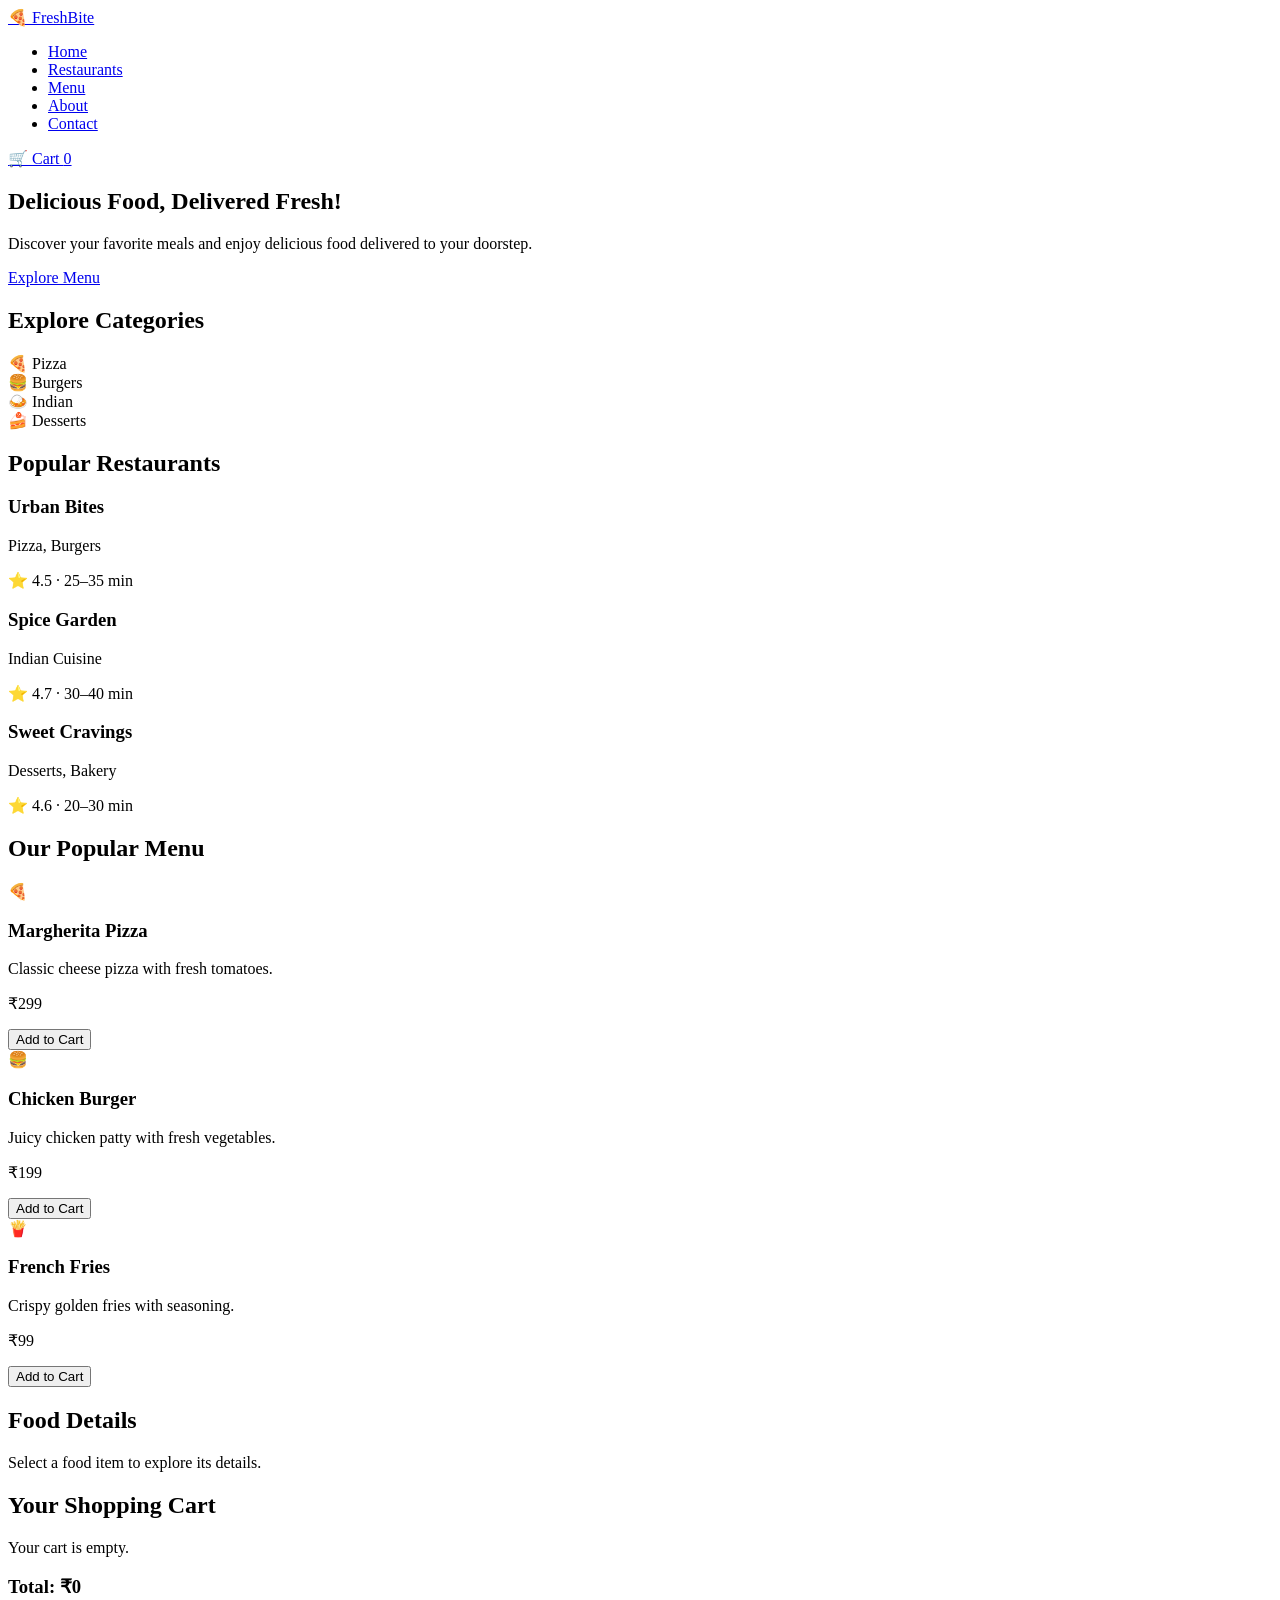
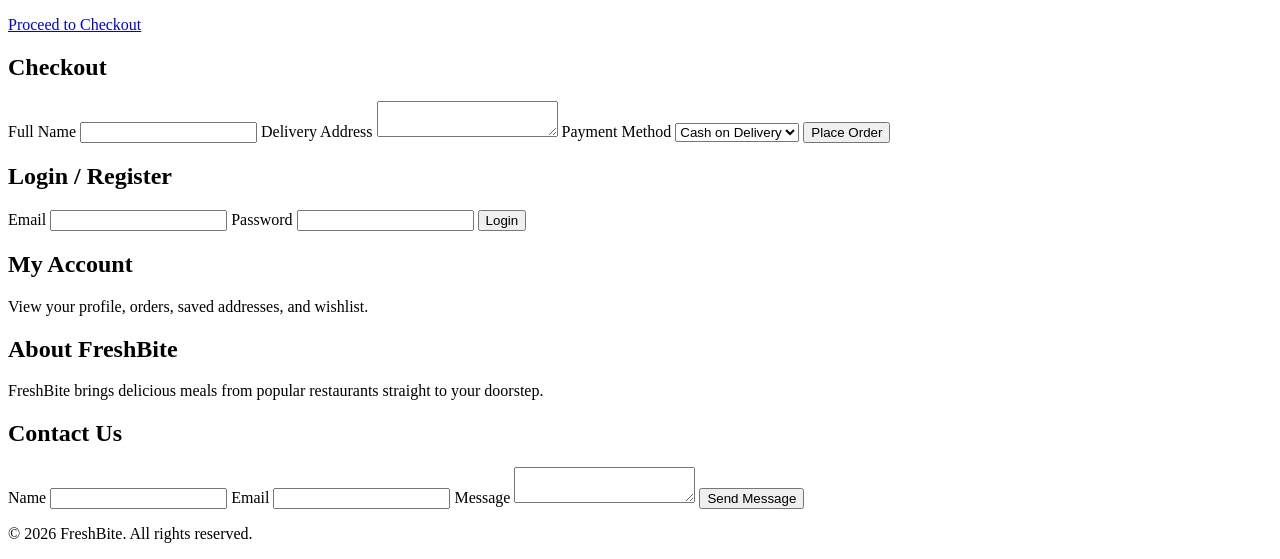
==== index.html @ c4db1903 "feat: created the basic html page" ====
<!DOCTYPE html>
<html lang="en">
<head>
    <meta charset="UTF-8">
    <meta name="viewport" content="width=device-width, initial-scale=1.0">

    <title>FreshBite - Online Food Ordering</title>

    <link rel="stylesheet" href="style.css">
</head>

<body>

    <!-- Navigation -->
    <header>
        <nav class="navbar">
            <a href="#home" class="logo">🍕 FreshBite</a>

            <ul class="nav-links">
                <li><a href="#home">Home</a></li>
                <li><a href="#restaurants">Restaurants</a></li>
                <li><a href="#menu">Menu</a></li>
                <li><a href="#about">About</a></li>
                <li><a href="#contact">Contact</a></li>
            </ul>

            <a href="#cart" class="cart-button">
                🛒 Cart <span class="cart-count">0</span>
            </a>
        </nav>
    </header>

    <main>

        <!-- Home -->
        <section id="home" class="hero">
            <div class="hero-content">
                <h1>Delicious Food, Delivered Fresh!</h1>

                <p>
                    Discover your favorite meals and enjoy
                    delicious food delivered to your doorstep.
                </p>

                <a href="#menu" class="btn">Explore Menu</a>
            </div>
        </section>

        <!-- Categories -->
        <section id="categories" class="section">
            <h2>Explore Categories</h2>

            <div class="category-grid">
                <div class="category-card">🍕 Pizza</div>
                <div class="category-card">🍔 Burgers</div>
                <div class="category-card">🍛 Indian</div>
                <div class="category-card">🍰 Desserts</div>
            </div>
        </section>

        <!-- Restaurants -->
        <section id="restaurants" class="section">
            <h2>Popular Restaurants</h2>

            <div class="restaurant-grid">
                <article class="restaurant-card">
                    <h3>Urban Bites</h3>
                    <p>Pizza, Burgers</p>
                    <p>⭐ 4.5 · 25–35 min</p>
                </article>

                <article class="restaurant-card">
                    <h3>Spice Garden</h3>
                    <p>Indian Cuisine</p>
                    <p>⭐ 4.7 · 30–40 min</p>
                </article>

                <article class="restaurant-card">
                    <h3>Sweet Cravings</h3>
                    <p>Desserts, Bakery</p>
                    <p>⭐ 4.6 · 20–30 min</p>
                </article>
            </div>
        </section>

        <!-- Menu -->
        <section id="menu" class="section">
            <h2>Our Popular Menu</h2>

            <div class="menu-grid">

                <article class="food-card">
                    <div class="food-image">🍕</div>
                    <h3>Margherita Pizza</h3>
                    <p>Classic cheese pizza with fresh tomatoes.</p>
                    <p class="price">₹299</p>
                    <button class="btn">Add to Cart</button>
                </article>

                <article class="food-card">
                    <div class="food-image">🍔</div>
                    <h3>Chicken Burger</h3>
                    <p>Juicy chicken patty with fresh vegetables.</p>
                    <p class="price">₹199</p>
                    <button class="btn">Add to Cart</button>
                </article>

                <article class="food-card">
                    <div class="food-image">🍟</div>
                    <h3>French Fries</h3>
                    <p>Crispy golden fries with seasoning.</p>
                    <p class="price">₹99</p>
                    <button class="btn">Add to Cart</button>
                </article>

            </div>
        </section>

        <!-- Product Details -->
        <section id="product-details" class="section">
            <h2>Food Details</h2>
            <p>Select a food item to explore its details.</p>
        </section>

        <!-- Cart -->
        <section id="cart" class="section">
            <h2>Your Shopping Cart</h2>

            <div id="cart-items">
                <p>Your cart is empty.</p>
            </div>

            <h3>Total: ₹<span id="cart-total">0</span></h3>

            <a href="#checkout" class="btn">Proceed to Checkout</a>
        </section>

        <!-- Checkout -->
        <section id="checkout" class="section">
            <h2>Checkout</h2>

            <form id="checkout-form">

                <label for="customer-name">Full Name</label>
                <input type="text" id="customer-name" required>

                <label for="customer-address">Delivery Address</label>
                <textarea id="customer-address" required></textarea>

                <label for="payment-method">Payment Method</label>
                <select id="payment-method">
                    <option value="cod">Cash on Delivery</option>
                    <option value="upi">UPI (Simulation)</option>
                </select>

                <button type="submit" class="btn">Place Order</button>

            </form>
        </section>

        <!-- Login/Register -->
        <section id="login" class="section">
            <h2>Login / Register</h2>

            <form id="login-form">
                <label for="email">Email</label>
                <input type="email" id="email" required>

                <label for="password">Password</label>
                <input type="password" id="password" required>

                <button type="submit" class="btn">Login</button>
            </form>
        </section>

        <!-- User Account -->
        <section id="account" class="section">
            <h2>My Account</h2>
            <p>View your profile, orders, saved addresses, and wishlist.</p>
        </section>

        <!-- About -->
        <section id="about" class="section">
            <h2>About FreshBite</h2>
            <p>
                FreshBite brings delicious meals from popular restaurants
                straight to your doorstep.
            </p>
        </section>

        <!-- Contact -->
        <section id="contact" class="section">
            <h2>Contact Us</h2>

            <form id="contact-form">
                <label for="contact-name">Name</label>
                <input type="text" id="contact-name" required>

                <label for="contact-email">Email</label>
                <input type="email" id="contact-email" required>

                <label for="contact-message">Message</label>
                <textarea id="contact-message" required></textarea>

                <button type="submit" class="btn">Send Message</button>
            </form>
        </section>

    </main>

    <!-- Footer -->
    <footer class="footer">
        <p>© 2026 FreshBite. All rights reserved.</p>
    </footer>

    <script src="script.js"></script>

</body>
</html>
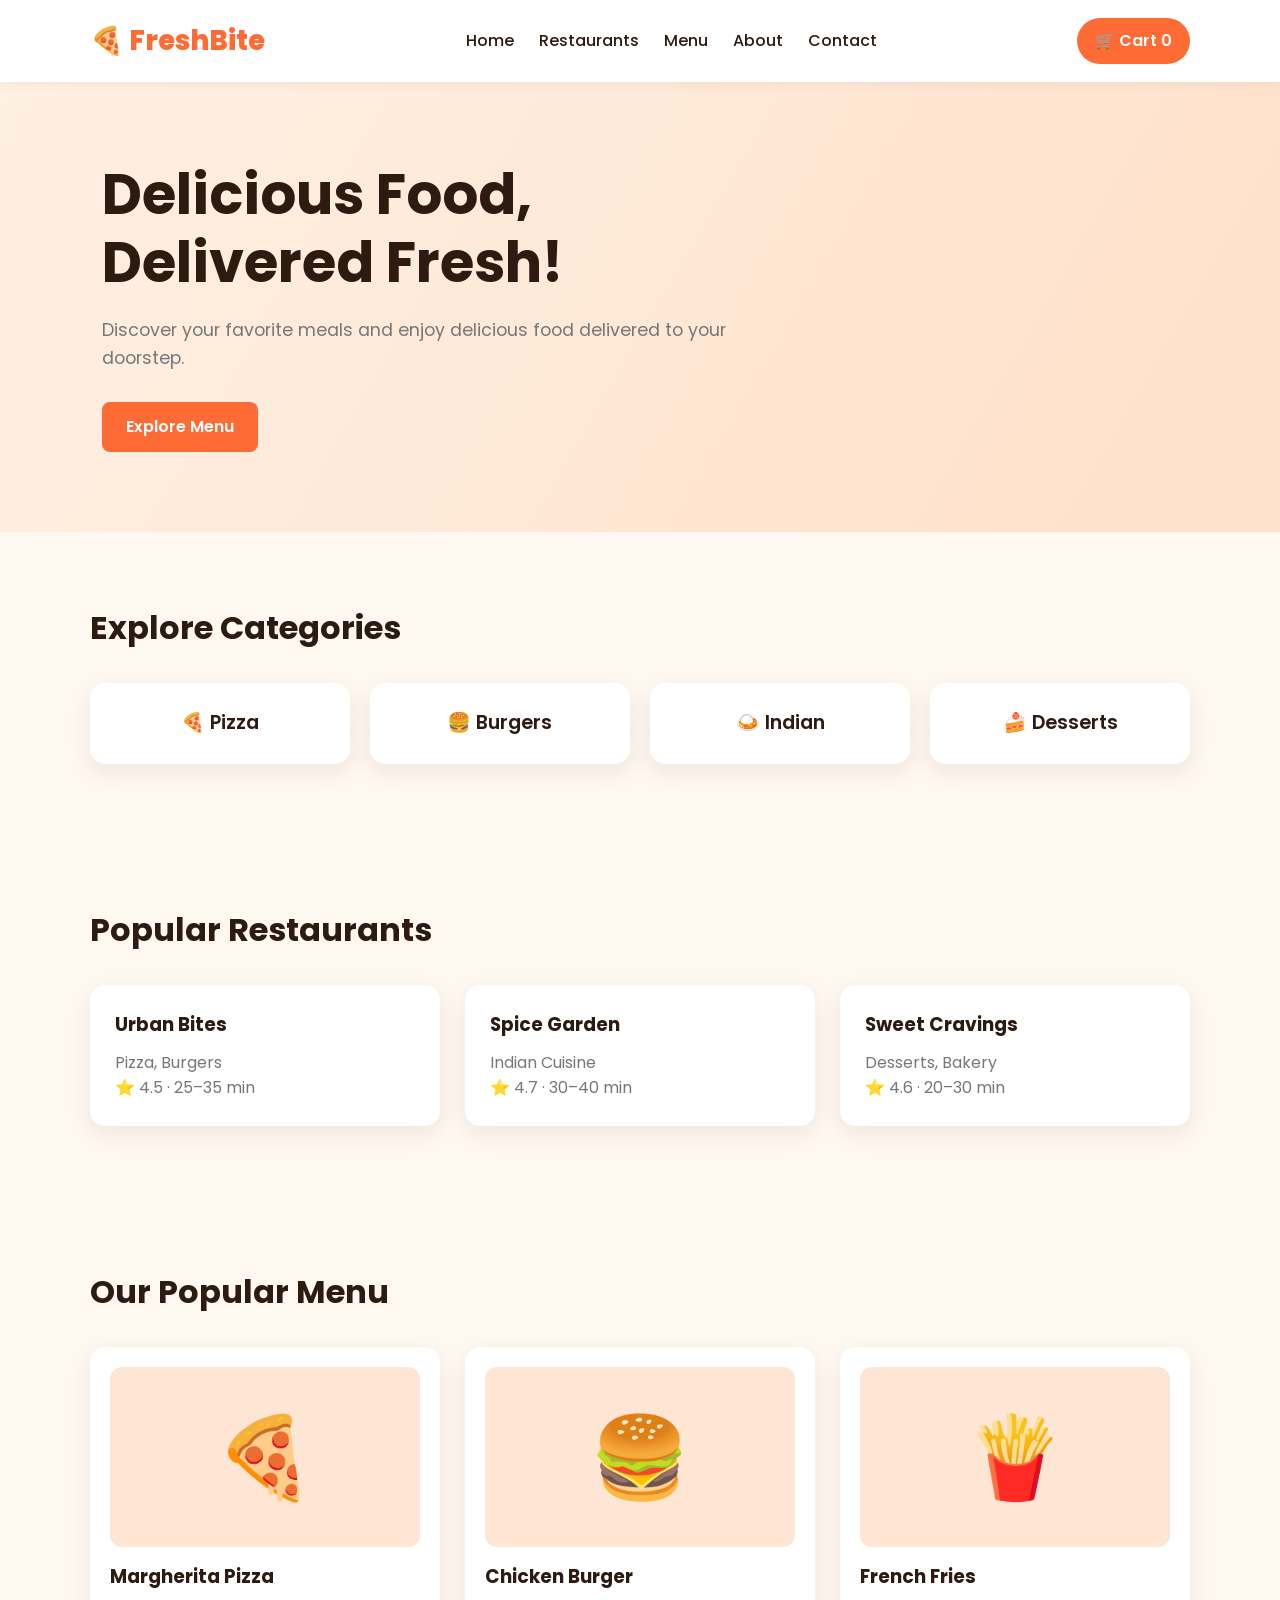
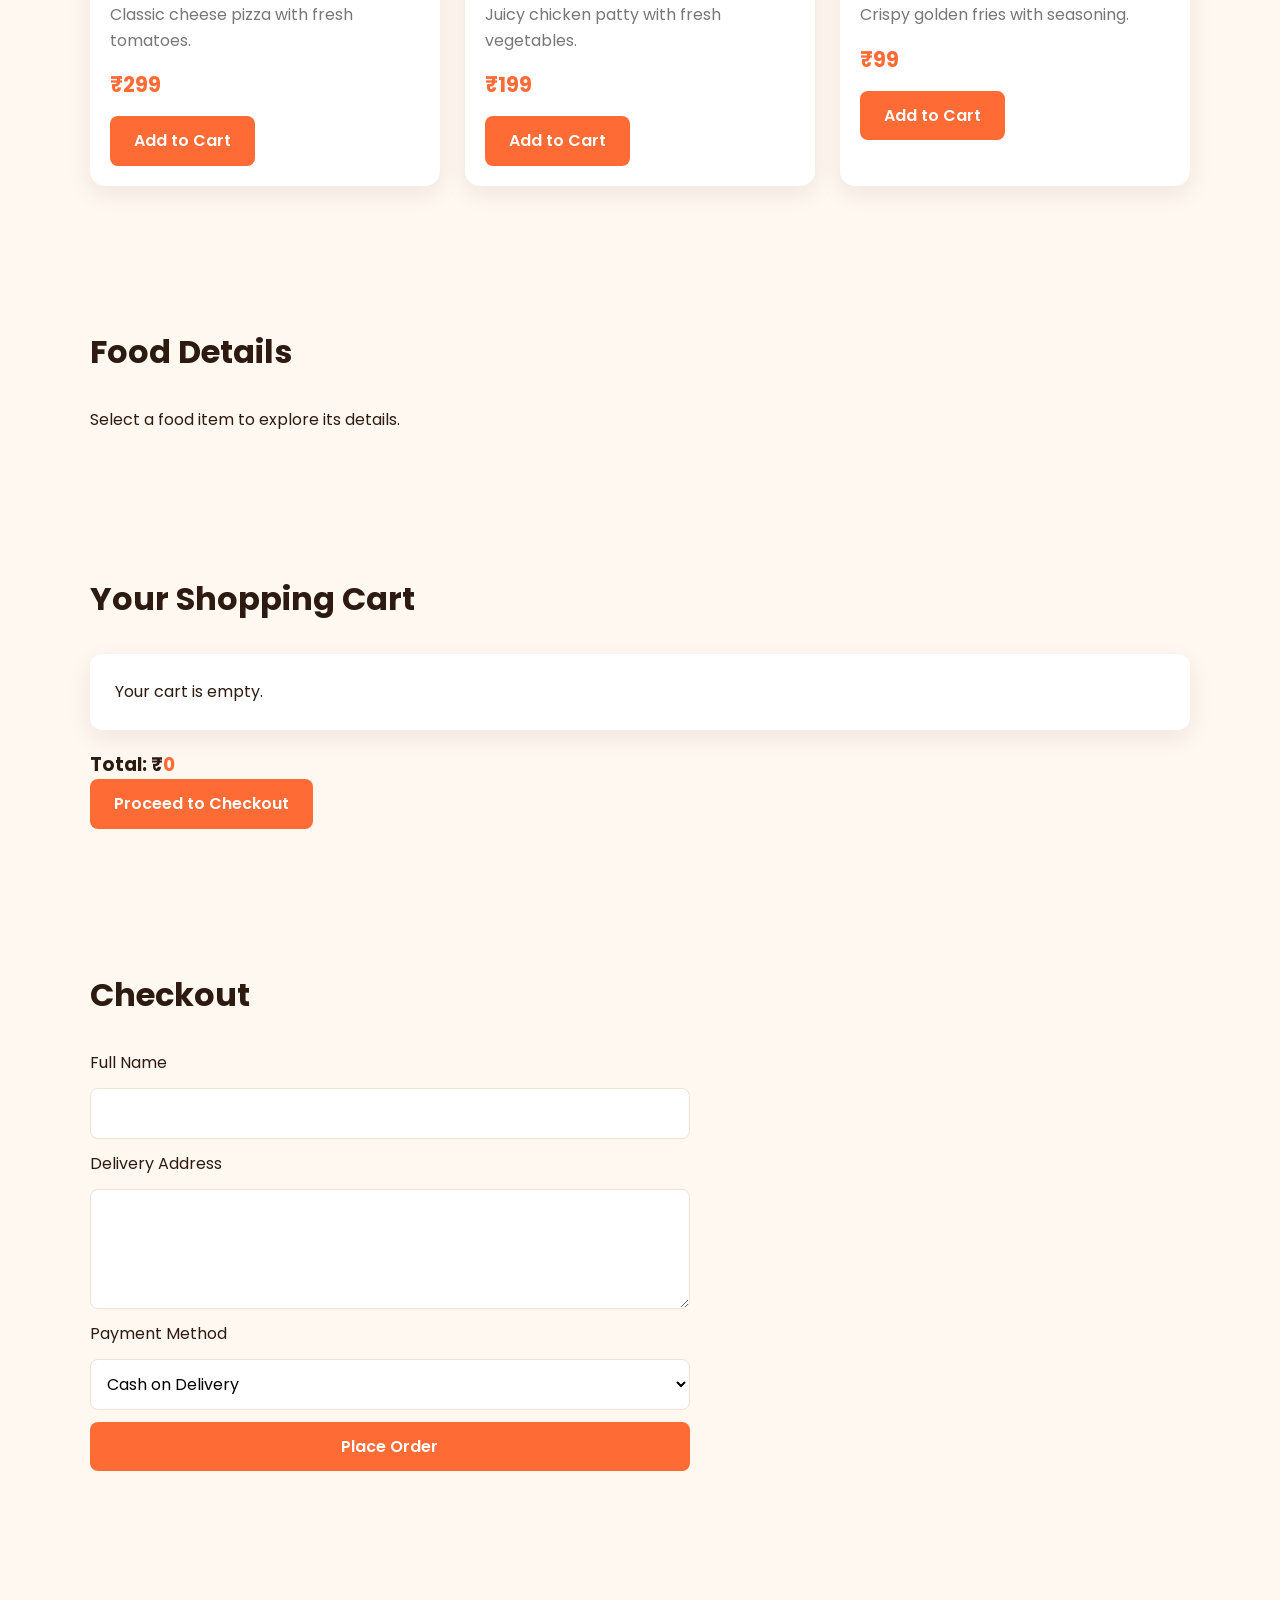
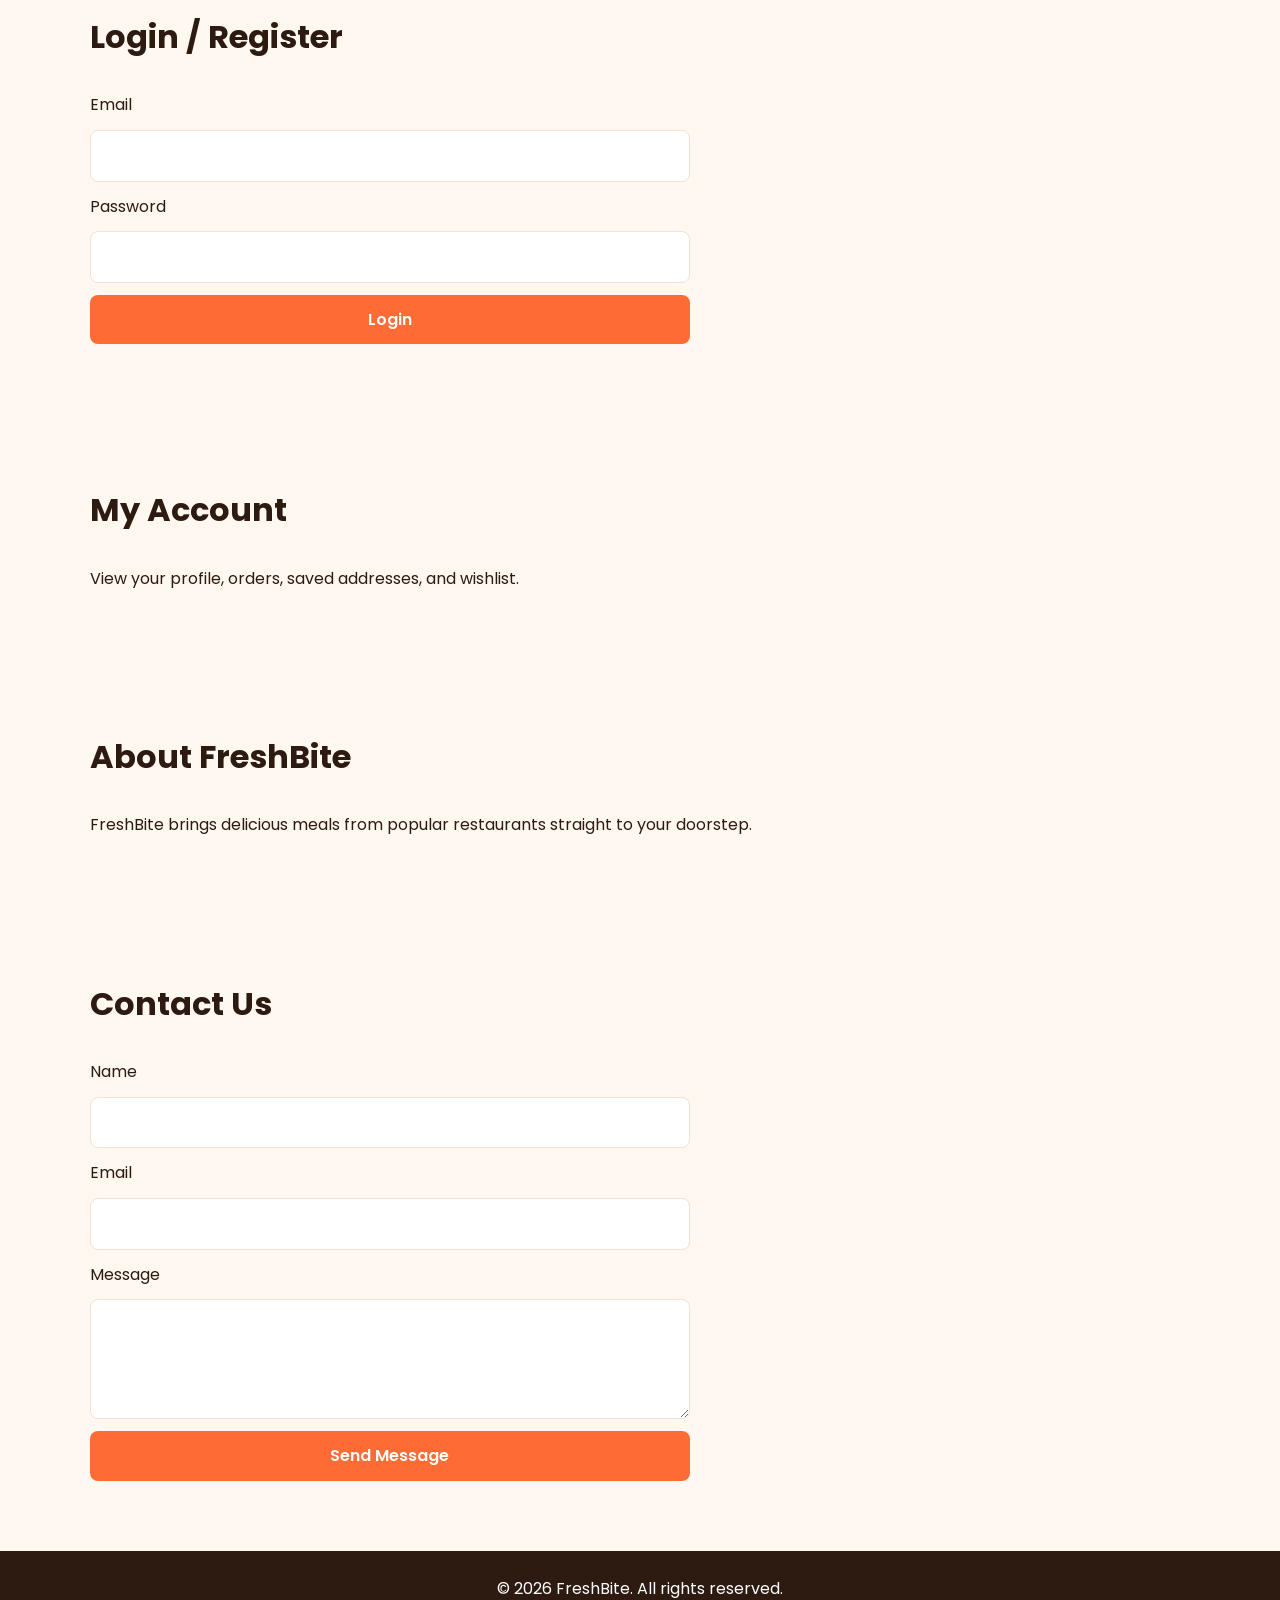
==== commit 2d6aa4db: "feat: responsive design" ====
--- a/index.html
+++ b/index.html
@@ -1,5 +1,6 @@
 <!DOCTYPE html>
 <html lang="en">
+
 <head>
     <meta charset="UTF-8">
     <meta name="viewport" content="width=device-width, initial-scale=1.0">
@@ -15,6 +16,11 @@
     <header>
         <nav class="navbar">
             <a href="#home" class="logo">🍕 FreshBite</a>
+
+            <button class="menu-toggle" id="menu-toggle" aria-label="Toggle navigation" aria-expanded="false">
+                ☰
+            </button>
+
 
             <ul class="nav-links">
                 <li><a href="#home">Home</a></li>
@@ -216,4 +222,5 @@
     <script src="script.js"></script>
 
 </body>
+
 </html>
--- a/style.css
+++ b/style.css
@@ -0,0 +1,436 @@
+/* Google Font */
+@import url('https://fonts.googleapis.com/css2?family=Poppins:wght@400;500;600;700;800&display=swap');
+
+/* Global Variables */
+:root {
+    --primary: #FF6B35;
+    --background: #FFF8F0;
+    --dark: #2D1B12;
+    --white: #FFFFFF;
+    --muted: #777777;
+    --border: #F0E2D5;
+    --shadow: 0 8px 25px rgba(45, 27, 18, 0.08);
+}
+
+/* Reset */
+* {
+    margin: 0;
+    padding: 0;
+    box-sizing: border-box;
+}
+
+html {
+    scroll-behavior: smooth;
+    scroll-padding-top: 90px;
+}
+
+body {
+    font-family: 'Poppins', sans-serif;
+    background: var(--background);
+    color: var(--dark);
+    line-height: 1.6;
+}
+
+a {
+    text-decoration: none;
+    color: inherit;
+}
+
+button,
+input,
+textarea,
+select {
+    font: inherit;
+}
+
+button {
+    cursor: pointer;
+}
+
+/* Navigation */
+.navbar {
+    display: flex;
+    justify-content: space-between;
+    align-items: center;
+    padding: 18px 7%;
+    background: var(--white);
+    position: sticky;
+    top: 0;
+    z-index: 1000;
+    box-shadow: 0 2px 12px rgba(0, 0, 0, 0.05);
+}
+
+.logo {
+    font-size: 1.7rem;
+    font-weight: 800;
+    color: var(--primary);
+}
+
+.nav-links {
+    display: flex;
+    list-style: none;
+    gap: 25px;
+}
+
+.nav-links a {
+    font-weight: 500;
+    transition: color 0.3s;
+}
+
+.nav-links a:hover {
+    color: var(--primary);
+}
+
+.cart-button {
+    background: var(--primary);
+    color: white;
+    padding: 10px 18px;
+    border-radius: 25px;
+    font-weight: 600;
+}
+
+/* Buttons */
+.btn {
+    display: inline-block;
+    border: none;
+    background: var(--primary);
+    color: var(--white);
+    padding: 12px 24px;
+    border-radius: 8px;
+    font-weight: 600;
+    transition: 0.3s;
+}
+
+.btn:hover {
+    background: #e95724;
+    transform: translateY(-2px);
+}
+
+/* Hero */
+.hero {
+    min-height: 450px;
+    display: flex;
+    align-items: center;
+    padding: 70px 8%;
+    background: linear-gradient(120deg, #FFF0E4, #FFE0C8);
+}
+
+.hero-content {
+    max-width: 650px;
+}
+
+.hero h1 {
+    font-size: 3.5rem;
+    line-height: 1.2;
+    margin-bottom: 20px;
+}
+
+.hero p {
+    font-size: 1.1rem;
+    color: var(--muted);
+    margin-bottom: 30px;
+}
+
+/* Sections */
+.section {
+    padding: 70px 7%;
+}
+
+.section h2 {
+    font-size: 2rem;
+    margin-bottom: 30px;
+}
+
+/* Categories */
+.category-grid {
+    display: grid;
+    grid-template-columns: repeat(4, 1fr);
+    gap: 20px;
+}
+
+.category-card {
+    background: white;
+    padding: 25px;
+    text-align: center;
+    border-radius: 15px;
+    box-shadow: var(--shadow);
+    font-size: 1.2rem;
+    font-weight: 600;
+    transition: 0.3s;
+}
+
+.category-card:hover {
+    transform: translateY(-5px);
+    color: var(--primary);
+}
+
+/* Restaurants */
+.restaurant-grid {
+    display: grid;
+    grid-template-columns: repeat(3, 1fr);
+    gap: 25px;
+}
+
+.restaurant-card {
+    background: white;
+    padding: 25px;
+    border-radius: 15px;
+    box-shadow: var(--shadow);
+}
+
+.restaurant-card h3 {
+    margin-bottom: 10px;
+}
+
+.restaurant-card p {
+    color: var(--muted);
+}
+
+/* Food Menu */
+.menu-grid {
+    display: grid;
+    grid-template-columns: repeat(3, 1fr);
+    gap: 25px;
+}
+
+.food-card {
+    background: white;
+    padding: 20px;
+    border-radius: 15px;
+    box-shadow: var(--shadow);
+    transition: 0.3s;
+}
+
+.food-card:hover {
+    transform: translateY(-5px);
+}
+
+.food-image {
+    height: 180px;
+    background: #FFE5D4;
+    border-radius: 12px;
+    display: flex;
+    justify-content: center;
+    align-items: center;
+    font-size: 5rem;
+    margin-bottom: 15px;
+}
+
+.food-card h3 {
+    margin-bottom: 10px;
+}
+
+.food-card p {
+    color: var(--muted);
+}
+
+.food-card .price {
+    color: var(--primary);
+    font-size: 1.3rem;
+    font-weight: 700;
+    margin: 15px 0;
+}
+
+/* Forms */
+form {
+    max-width: 600px;
+    display: flex;
+    flex-direction: column;
+    gap: 12px;
+}
+
+input,
+textarea,
+select {
+    width: 100%;
+    padding: 12px;
+    border: 1px solid var(--border);
+    border-radius: 8px;
+    background: white;
+}
+
+textarea {
+    min-height: 120px;
+    resize: vertical;
+}
+
+input:focus,
+textarea:focus,
+select:focus {
+    outline: 2px solid var(--primary);
+    border-color: transparent;
+}
+
+/* Cart */
+#cart-items {
+    background: white;
+    padding: 25px;
+    border-radius: 12px;
+    margin-bottom: 20px;
+    box-shadow: var(--shadow);
+}
+
+#cart-total {
+    color: var(--primary);
+}
+
+/* Footer */
+.footer {
+    background: var(--dark);
+    color: white;
+    text-align: center;
+    padding: 25px;
+}
+
+/* Basic animation */
+@keyframes fadeIn {
+    from {
+        opacity: 0;
+        transform: translateY(15px);
+    }
+
+    to {
+        opacity: 1;
+        transform: translateY(0);
+    }
+}
+
+.hero-content {
+    animation: fadeIn 0.8s ease;
+}
+
+/* Mobile menu button */
+.menu-toggle {
+    display: none;
+    border: none;
+    background: transparent;
+    font-size: 1.8rem;
+    color: var(--dark);
+}
+
+/* Tablet layout */
+@media (max-width: 992px) {
+    .navbar {
+        padding: 15px 4%;
+    }
+
+    .nav-links {
+        gap: 15px;
+    }
+
+    .hero h1 {
+        font-size: 2.8rem;
+    }
+
+    .menu-grid {
+        grid-template-columns: repeat(2, 1fr);
+    }
+
+    .restaurant-grid {
+        grid-template-columns: repeat(2, 1fr);
+    }
+
+    .section {
+        padding: 55px 5%;
+    }
+}
+
+/* Mobile layout */
+@media (max-width: 768px) {
+    .navbar {
+        flex-wrap: wrap;
+        gap: 12px;
+        padding: 15px 5%;
+    }
+
+    .logo {
+        font-size: 1.4rem;
+    }
+
+    .menu-toggle {
+        display: block;
+        margin-left: auto;
+    }
+
+    .nav-links {
+        display: none;
+        flex-direction: column;
+        width: 100%;
+        gap: 0;
+        order: 3;
+        background: white;
+    }
+
+    .nav-links.active {
+        display: flex;
+    }
+
+    .nav-links li {
+        border-top: 1px solid var(--border);
+    }
+
+    .nav-links a {
+        display: block;
+        padding: 12px 5px;
+    }
+
+    .cart-button {
+        padding: 8px 12px;
+        font-size: 0.9rem;
+    }
+
+    .hero {
+        min-height: 350px;
+        padding: 50px 6%;
+    }
+
+    .hero h1 {
+        font-size: 2.2rem;
+    }
+
+    .hero p {
+        font-size: 1rem;
+    }
+
+    .section {
+        padding: 45px 5%;
+    }
+
+    .section h2 {
+        font-size: 1.6rem;
+    }
+
+    .category-grid {
+        grid-template-columns: repeat(2, 1fr);
+        gap: 12px;
+    }
+
+    .restaurant-grid,
+    .menu-grid {
+        grid-template-columns: 1fr;
+    }
+
+    .food-image {
+        height: 200px;
+    }
+
+    form {
+        max-width: 100%;
+    }
+}
+
+/* Small mobile screens */
+@media (max-width: 400px) {
+    .hero h1 {
+        font-size: 1.8rem;
+    }
+
+    .category-card {
+        padding: 18px 10px;
+        font-size: 1rem;
+    }
+
+    .cart-button {
+        font-size: 0.8rem;
+    }
+}
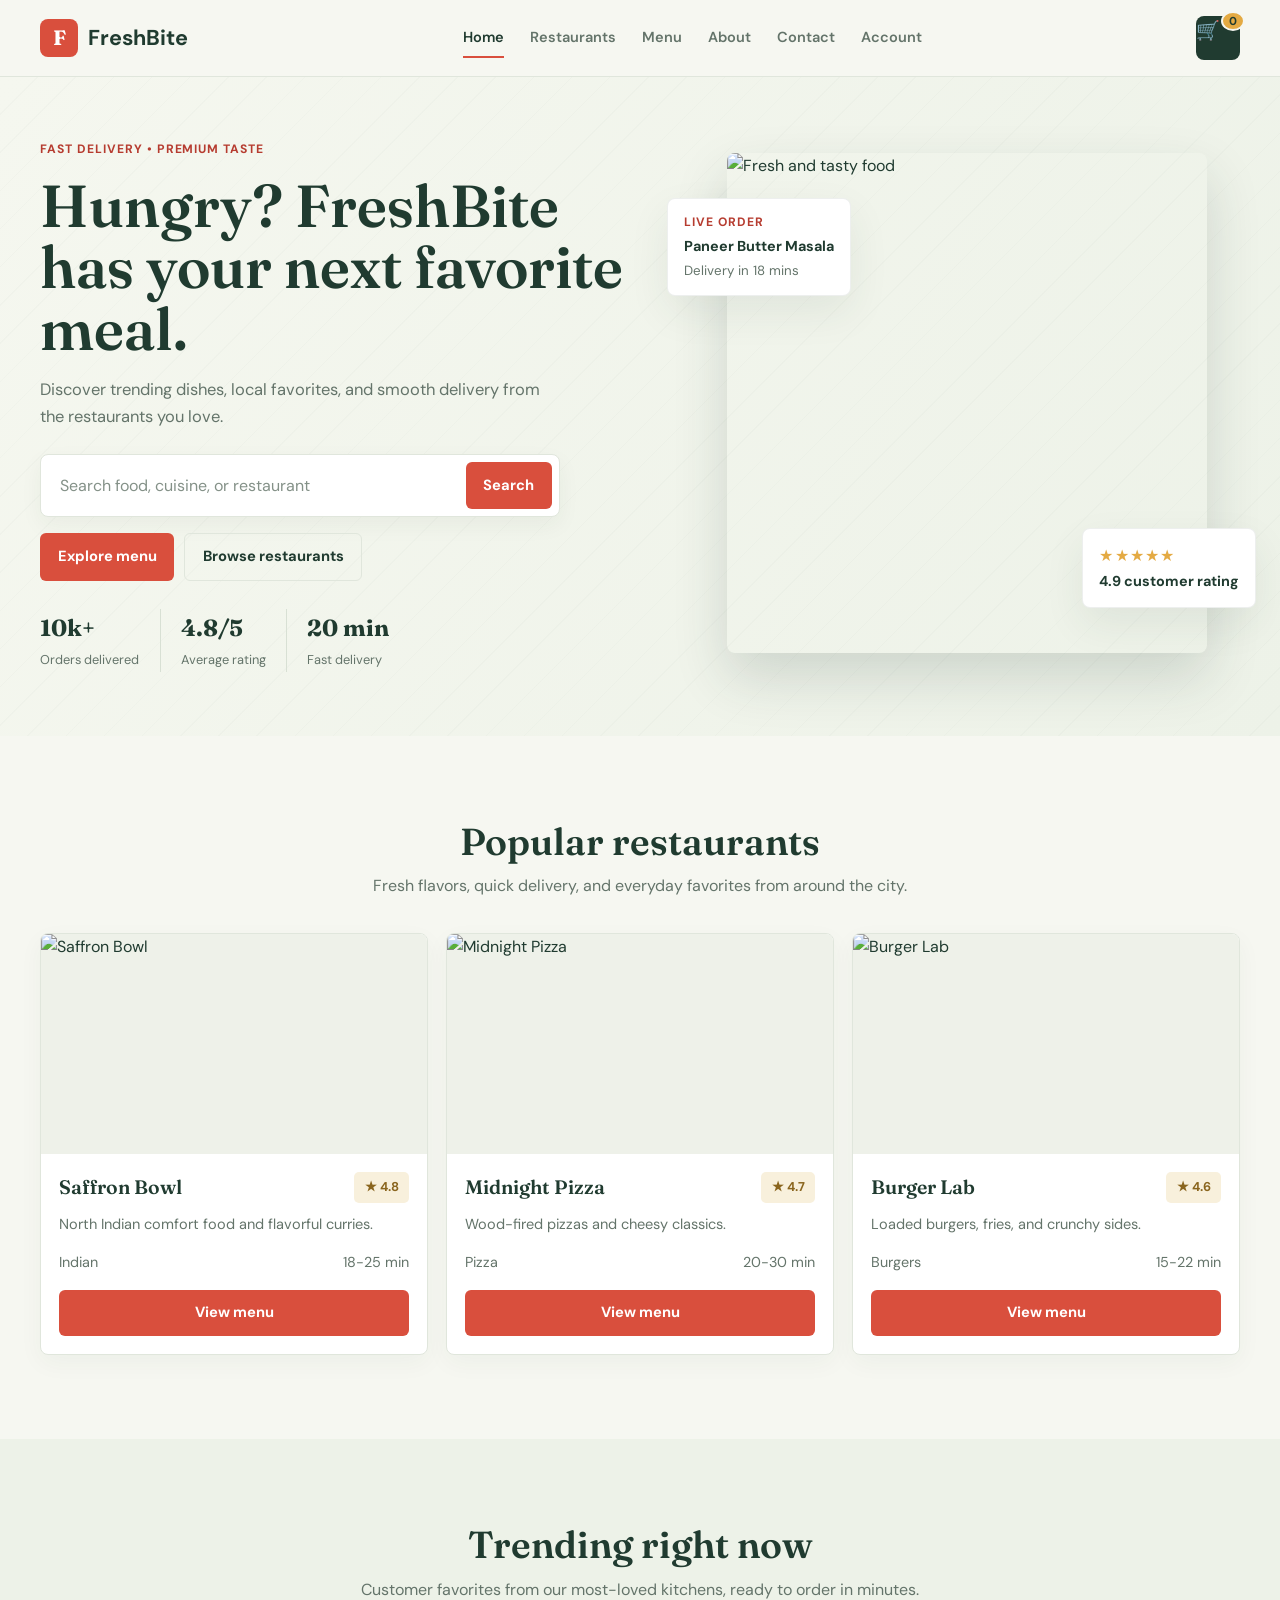
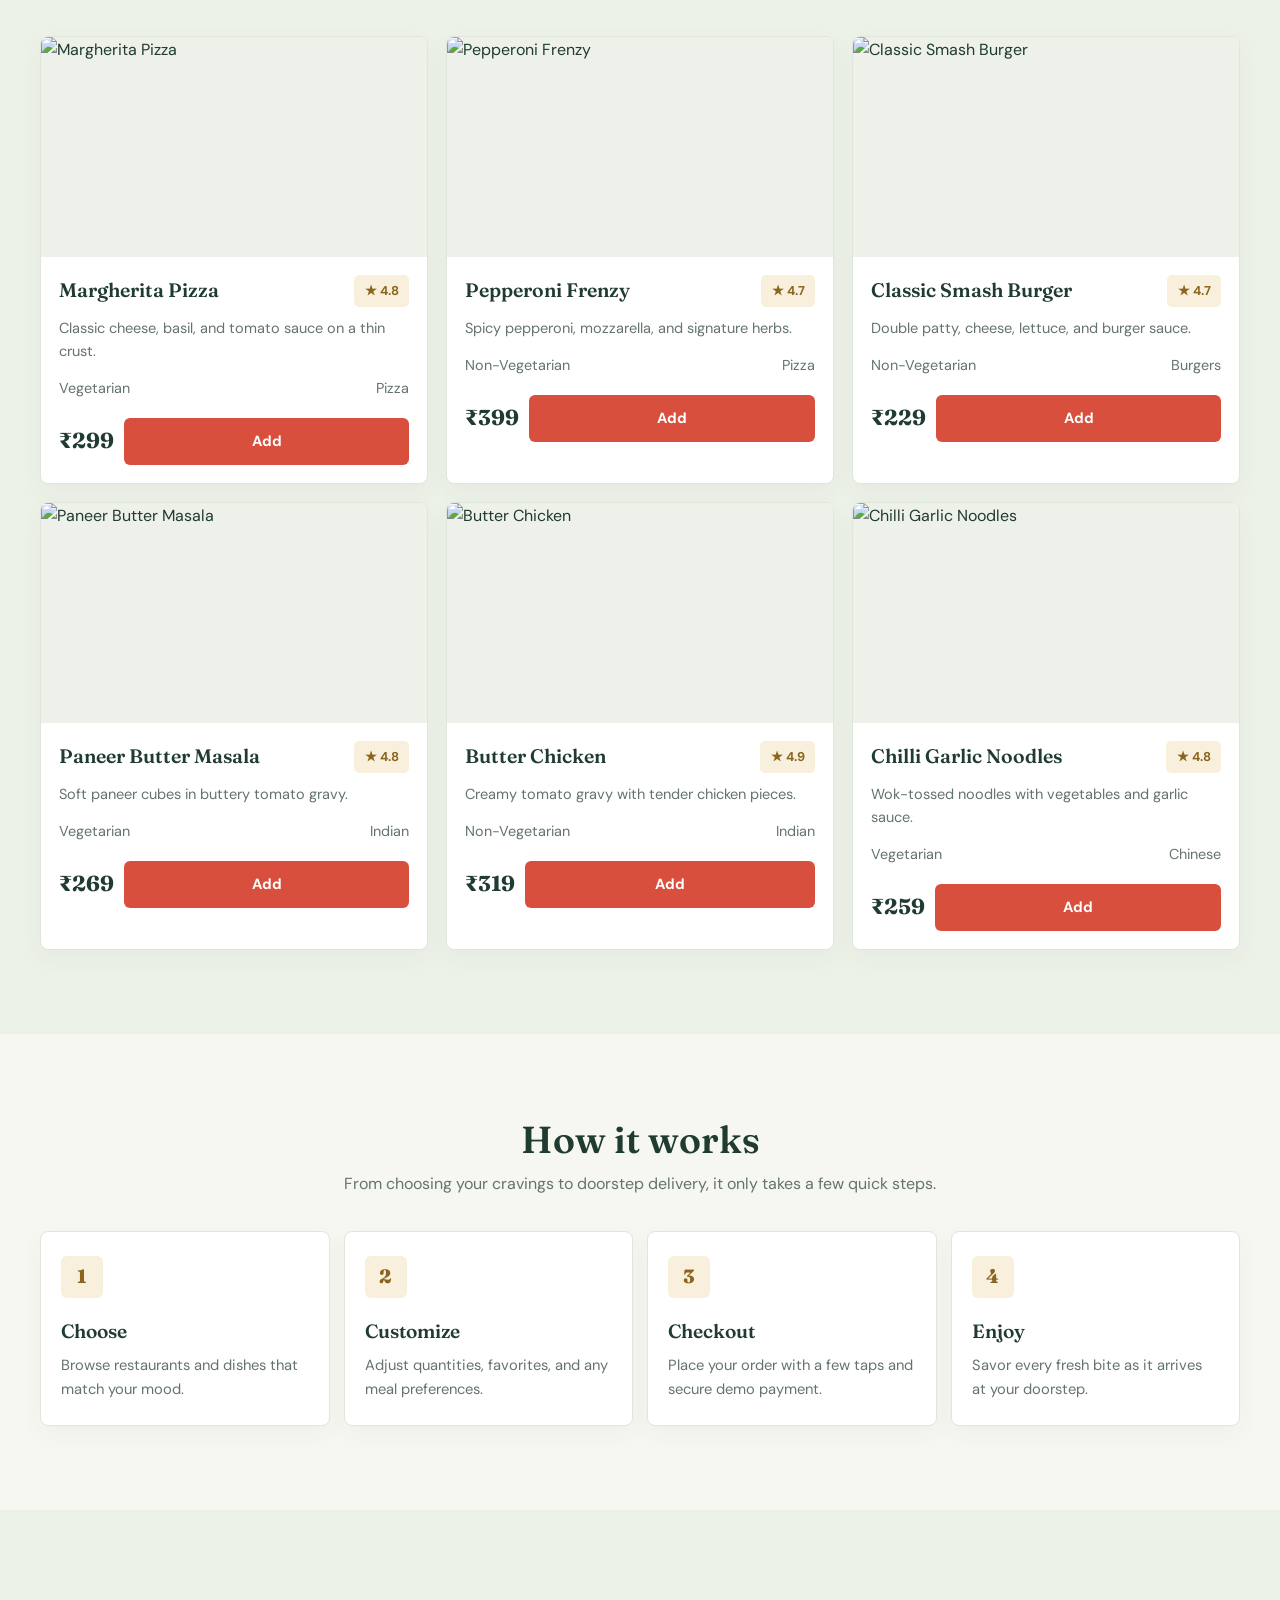
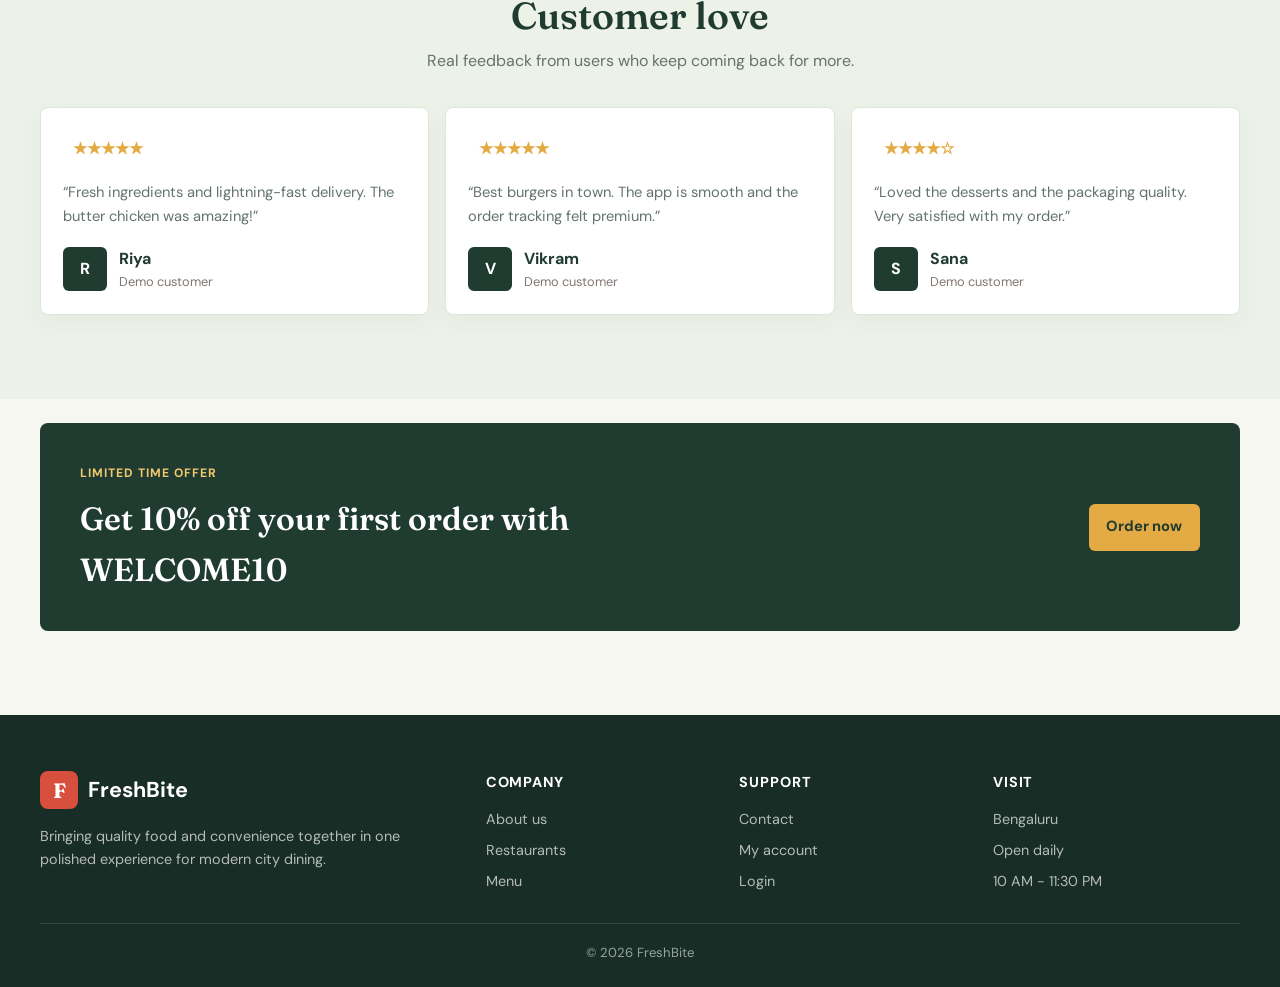
==== commit 7f678e3d: "feat: added pages,styles and scripts" ====
--- a/index.html
+++ b/index.html
@@ -1,226 +1,207 @@
 <!DOCTYPE html>
 <html lang="en">
-
-<head>
-    <meta charset="UTF-8">
-    <meta name="viewport" content="width=device-width, initial-scale=1.0">
-
-    <title>FreshBite - Online Food Ordering</title>
-
-    <link rel="stylesheet" href="style.css">
-</head>
-
-<body>
-
-    <!-- Navigation -->
-    <header>
-        <nav class="navbar">
-            <a href="#home" class="logo">🍕 FreshBite</a>
-
-            <button class="menu-toggle" id="menu-toggle" aria-label="Toggle navigation" aria-expanded="false">
-                ☰
-            </button>
-
-
-            <ul class="nav-links">
-                <li><a href="#home">Home</a></li>
-                <li><a href="#restaurants">Restaurants</a></li>
-                <li><a href="#menu">Menu</a></li>
-                <li><a href="#about">About</a></li>
-                <li><a href="#contact">Contact</a></li>
-            </ul>
-
-            <a href="#cart" class="cart-button">
-                🛒 Cart <span class="cart-count">0</span>
-            </a>
-        </nav>
+  <head>
+    <meta charset="UTF-8" />
+    <meta name="viewport" content="width=device-width, initial-scale=1.0" />
+    <title>FreshBite | Food Delivery</title>
+    <meta
+      name="description"
+      content="FreshBite brings the best local restaurants and favorite comfort foods right to your door."
+    />
+    <link rel="stylesheet" href="css/style.css" />
+  </head>
+  <body>
+    <header class="site-header">
+      <nav class="navbar container" aria-label="Main navigation">
+        <a class="brand" href="index.html"><span class="brand-mark">F</span><span>FreshBite</span></a>
+        <button class="mobile-menu" id="menu-toggle" aria-label="Open navigation" aria-expanded="false">☰</button>
+
+        <div class="nav-links">
+          <a href="index.html" class="active">Home</a>
+          <a href="restaurants.html">Restaurants</a>
+          <a href="menu.html">Menu</a>
+          <a href="about.html">About</a>
+          <a href="contact.html">Contact</a>
+          <a href="account.html" data-user-label>Account</a>
+        </div>
+
+        <div class="nav-actions">
+          <a class="icon-btn cart-link" href="cart.html" aria-label="View cart">
+            🛒
+            <span class="cart-badge cart-count">0</span>
+          </a>
+        </div>
+      </nav>
     </header>
 
     <main>
-
-        <!-- Home -->
-        <section id="home" class="hero">
-            <div class="hero-content">
-                <h1>Delicious Food, Delivered Fresh!</h1>
-
-                <p>
-                    Discover your favorite meals and enjoy
-                    delicious food delivered to your doorstep.
-                </p>
-
-                <a href="#menu" class="btn">Explore Menu</a>
-            </div>
-        </section>
-
-        <!-- Categories -->
-        <section id="categories" class="section">
-            <h2>Explore Categories</h2>
-
-            <div class="category-grid">
-                <div class="category-card">🍕 Pizza</div>
-                <div class="category-card">🍔 Burgers</div>
-                <div class="category-card">🍛 Indian</div>
-                <div class="category-card">🍰 Desserts</div>
-            </div>
-        </section>
-
-        <!-- Restaurants -->
-        <section id="restaurants" class="section">
-            <h2>Popular Restaurants</h2>
-
-            <div class="restaurant-grid">
-                <article class="restaurant-card">
-                    <h3>Urban Bites</h3>
-                    <p>Pizza, Burgers</p>
-                    <p>⭐ 4.5 · 25–35 min</p>
-                </article>
-
-                <article class="restaurant-card">
-                    <h3>Spice Garden</h3>
-                    <p>Indian Cuisine</p>
-                    <p>⭐ 4.7 · 30–40 min</p>
-                </article>
-
-                <article class="restaurant-card">
-                    <h3>Sweet Cravings</h3>
-                    <p>Desserts, Bakery</p>
-                    <p>⭐ 4.6 · 20–30 min</p>
-                </article>
-            </div>
-        </section>
-
-        <!-- Menu -->
-        <section id="menu" class="section">
-            <h2>Our Popular Menu</h2>
-
-            <div class="menu-grid">
-
-                <article class="food-card">
-                    <div class="food-image">🍕</div>
-                    <h3>Margherita Pizza</h3>
-                    <p>Classic cheese pizza with fresh tomatoes.</p>
-                    <p class="price">₹299</p>
-                    <button class="btn">Add to Cart</button>
-                </article>
-
-                <article class="food-card">
-                    <div class="food-image">🍔</div>
-                    <h3>Chicken Burger</h3>
-                    <p>Juicy chicken patty with fresh vegetables.</p>
-                    <p class="price">₹199</p>
-                    <button class="btn">Add to Cart</button>
-                </article>
-
-                <article class="food-card">
-                    <div class="food-image">🍟</div>
-                    <h3>French Fries</h3>
-                    <p>Crispy golden fries with seasoning.</p>
-                    <p class="price">₹99</p>
-                    <button class="btn">Add to Cart</button>
-                </article>
-
-            </div>
-        </section>
-
-        <!-- Product Details -->
-        <section id="product-details" class="section">
-            <h2>Food Details</h2>
-            <p>Select a food item to explore its details.</p>
-        </section>
-
-        <!-- Cart -->
-        <section id="cart" class="section">
-            <h2>Your Shopping Cart</h2>
-
-            <div id="cart-items">
-                <p>Your cart is empty.</p>
-            </div>
-
-            <h3>Total: ₹<span id="cart-total">0</span></h3>
-
-            <a href="#checkout" class="btn">Proceed to Checkout</a>
-        </section>
-
-        <!-- Checkout -->
-        <section id="checkout" class="section">
-            <h2>Checkout</h2>
-
-            <form id="checkout-form">
-
-                <label for="customer-name">Full Name</label>
-                <input type="text" id="customer-name" required>
-
-                <label for="customer-address">Delivery Address</label>
-                <textarea id="customer-address" required></textarea>
-
-                <label for="payment-method">Payment Method</label>
-                <select id="payment-method">
-                    <option value="cod">Cash on Delivery</option>
-                    <option value="upi">UPI (Simulation)</option>
-                </select>
-
-                <button type="submit" class="btn">Place Order</button>
-
+      <section class="hero">
+        <div class="container hero-inner">
+          <div class="hero-copy">
+            <div class="eyebrow">Fast delivery • Premium taste</div>
+            <h1>Hungry? FreshBite has your next favorite meal.</h1>
+            <p>
+              Discover trending dishes, local favorites, and smooth delivery from the restaurants you love.
+            </p>
+
+            <form class="hero-search" data-global-search>
+              <input type="search" placeholder="Search food, cuisine, or restaurant" aria-label="Search menu" />
+              <button type="submit" class="primary-btn">Search</button>
             </form>
-        </section>
-
-        <!-- Login/Register -->
-        <section id="login" class="section">
-            <h2>Login / Register</h2>
-
-            <form id="login-form">
-                <label for="email">Email</label>
-                <input type="email" id="email" required>
-
-                <label for="password">Password</label>
-                <input type="password" id="password" required>
-
-                <button type="submit" class="btn">Login</button>
-            </form>
-        </section>
-
-        <!-- User Account -->
-        <section id="account" class="section">
-            <h2>My Account</h2>
-            <p>View your profile, orders, saved addresses, and wishlist.</p>
-        </section>
-
-        <!-- About -->
-        <section id="about" class="section">
-            <h2>About FreshBite</h2>
-            <p>
-                FreshBite brings delicious meals from popular restaurants
-                straight to your doorstep.
-            </p>
-        </section>
-
-        <!-- Contact -->
-        <section id="contact" class="section">
-            <h2>Contact Us</h2>
-
-            <form id="contact-form">
-                <label for="contact-name">Name</label>
-                <input type="text" id="contact-name" required>
-
-                <label for="contact-email">Email</label>
-                <input type="email" id="contact-email" required>
-
-                <label for="contact-message">Message</label>
-                <textarea id="contact-message" required></textarea>
-
-                <button type="submit" class="btn">Send Message</button>
-            </form>
-        </section>
-
+
+            <div class="hero-actions">
+              <a href="menu.html" class="primary-btn">Explore menu</a>
+              <a href="restaurants.html" class="secondary-btn">Browse restaurants</a>
+            </div>
+
+            <div class="quick-stats">
+              <div class="quick-stat">
+                <strong>10k+</strong>
+                <span>Orders delivered</span>
+              </div>
+              <div class="quick-stat">
+                <strong>4.8/5</strong>
+                <span>Average rating</span>
+              </div>
+              <div class="quick-stat">
+                <strong>20 min</strong>
+                <span>Fast delivery</span>
+              </div>
+            </div>
+          </div>
+
+          <div class="hero-visual">
+            <div class="floating-card top-card">
+              <span class="mini-label">Live order</span>
+              <strong>Paneer Butter Masala</strong>
+              <small>Delivery in 18 mins</small>
+            </div>
+
+            <img
+              src="https://images.unsplash.com/photo-1544025162-d76694265947?auto=format&fit=crop&w=900&q=80"
+              alt="Fresh and tasty food"
+            />
+
+            <div class="floating-card bottom-card">
+              <div class="rating-line">★★★★★</div>
+              <strong>4.9 customer rating</strong>
+            </div>
+          </div>
+        </div>
+      </section>
+
+      <section class="section">
+        <div class="container">
+          <div class="section-heading">
+            <h2>Popular restaurants</h2>
+            <p>Fresh flavors, quick delivery, and everyday favorites from around the city.</p>
+          </div>
+          <div id="featured-restaurants" class="grid card-grid"></div>
+        </div>
+      </section>
+
+      <section class="section alt-section">
+        <div class="container">
+          <div class="section-heading">
+            <h2>Trending right now</h2>
+            <p>Customer favorites from our most-loved kitchens, ready to order in minutes.</p>
+          </div>
+          <div id="featured-dishes" class="grid card-grid"></div>
+        </div>
+      </section>
+
+      <section class="section">
+        <div class="container">
+          <div class="section-heading">
+            <h2>How it works</h2>
+            <p>From choosing your cravings to doorstep delivery, it only takes a few quick steps.</p>
+          </div>
+
+          <div class="steps">
+            <div class="step-card">
+              <div class="step-number">1</div>
+              <h3>Choose</h3>
+              <p>Browse restaurants and dishes that match your mood.</p>
+            </div>
+            <div class="step-card">
+              <div class="step-number">2</div>
+              <h3>Customize</h3>
+              <p>Adjust quantities, favorites, and any meal preferences.</p>
+            </div>
+            <div class="step-card">
+              <div class="step-number">3</div>
+              <h3>Checkout</h3>
+              <p>Place your order with a few taps and secure demo payment.</p>
+            </div>
+            <div class="step-card">
+              <div class="step-number">4</div>
+              <h3>Enjoy</h3>
+              <p>Savor every fresh bite as it arrives at your doorstep.</p>
+            </div>
+          </div>
+        </div>
+      </section>
+
+      <section class="section alt-section">
+        <div class="container">
+          <div class="section-heading">
+            <h2>Customer love</h2>
+            <p>Real feedback from users who keep coming back for more.</p>
+          </div>
+          <div id="homepage-reviews" class="review-grid"></div>
+        </div>
+      </section>
+
+      <section class="section promo-strip">
+        <div class="container promo-box">
+          <div>
+            <span class="eyebrow">Limited time offer</span>
+            <h2>Get 10% off your first order with WELCOME10</h2>
+          </div>
+          <a href="menu.html" class="primary-btn">Order now</a>
+        </div>
+      </section>
     </main>
 
-    <!-- Footer -->
     <footer class="footer">
-        <p>© 2026 FreshBite. All rights reserved.</p>
+      <div class="container footer-grid">
+        <div>
+          <div class="brand" style="margin-bottom: 16px; color: var(--white);"><span class="brand-mark">F</span><span>FreshBite</span></div>
+          <p>Bringing quality food and convenience together in one polished experience for modern city dining.</p>
+        </div>
+
+        <div>
+          <h4>Company</h4>
+          <ul>
+            <li><a href="about.html">About us</a></li>
+            <li><a href="restaurants.html">Restaurants</a></li>
+            <li><a href="menu.html">Menu</a></li>
+          </ul>
+        </div>
+
+        <div>
+          <h4>Support</h4>
+          <ul>
+            <li><a href="contact.html">Contact</a></li>
+            <li><a href="account.html">My account</a></li>
+            <li><a href="login.html">Login</a></li>
+          </ul>
+        </div>
+
+        <div>
+          <h4>Visit</h4>
+          <ul>
+            <li>Bengaluru</li>
+            <li>Open daily</li>
+            <li>10 AM - 11:30 PM</li>
+          </ul>
+        </div>
+      </div>
+      <div class="container footer-bottom">© 2026 FreshBite</div>
     </footer>
 
-    <script src="script.js"></script>
-
-</body>
-
-</html>+    <script src="js/data.js"></script>
+    <script src="js/common.js"></script>
+    <script src="js/index.js"></script>
+  </body>
+</html>
--- a/css/style.css
+++ b/css/style.css
@@ -0,0 +1,2190 @@
+@import url('https://fonts.googleapis.com/css2?family=DM+Sans:wght@400;500;600;700&family=Fraunces:opsz,wght@9..144,500;9..144,600;9..144,700&display=swap');
+
+:root {
+  --orange: #d94f3d;
+  --orange-dark: #b63c30;
+  --cream: #f6f7f1;
+  --brown: #203b30;
+  --white: #ffffff;
+  --light-gray: #eef1e9;
+  --success: #32765b;
+  --error: #b63c30;
+  --shadow: 0 16px 40px rgba(32, 59, 48, 0.08);
+  --radius: 8px;
+  --ink-muted: #64746a;
+  --line: #e0e6dc;
+  --citrus: #e4aa43;
+}
+
+* {
+  box-sizing: border-box;
+}
+
+html {
+  scroll-behavior: smooth;
+}
+
+body {
+  margin: 0;
+  font-family: 'DM Sans', sans-serif;
+  background: var(--cream);
+  color: var(--brown);
+  line-height: 1.6;
+}
+
+a {
+  text-decoration: none;
+  color: inherit;
+}
+
+img {
+  max-width: 100%;
+  display: block;
+}
+
+button, input, select, textarea {
+  font: inherit;
+}
+
+button {
+  cursor: pointer;
+}
+
+.container {
+  width: min(1200px, calc(100% - 32px));
+  margin: 0 auto;
+}
+
+.section {
+  padding: 90px 0;
+}
+
+.section-heading {
+  text-align: center;
+  margin-bottom: 35px;
+}
+
+.section-heading h2 {
+  font-size: clamp(2rem, 4vw, 2.7rem);
+  margin: 0 0 10px;
+}
+
+.section-heading p {
+  margin: 0 auto;
+  max-width: 620px;
+  color: rgba(45, 27, 18, 0.75);
+}
+
+.site-header {
+  position: sticky;
+  top: 0;
+  z-index: 1000;
+  background: rgba(255, 248, 240, 0.96);
+  backdrop-filter: blur(12px);
+  border-bottom: 1px solid rgba(45, 27, 18, 0.06);
+}
+
+.navbar {
+  display: flex;
+  justify-content: space-between;
+  align-items: center;
+  min-height: 78px;
+  gap: 20px;
+}
+
+.brand {
+  display: flex;
+  align-items: center;
+  gap: 12px;
+  font-weight: 700;
+  font-size: 1.5rem;
+  color: var(--brown);
+}
+
+.brand-mark {
+  width: 42px;
+  height: 42px;
+  border-radius: 12px;
+  display: grid;
+  place-items: center;
+  background: linear-gradient(135deg, var(--orange), #ff8a5b);
+  color: var(--white);
+  box-shadow: var(--shadow);
+  font-size: 1.3rem;
+}
+
+.nav-links {
+  display: flex;
+  align-items: center;
+  gap: 24px;
+}
+
+.nav-links a {
+  font-weight: 600;
+  color: rgba(45, 27, 18, 0.82);
+  transition: color 0.2s ease;
+}
+
+.nav-links a:hover,
+.nav-links a:focus-visible,
+.nav-links a.active {
+  color: var(--orange);
+}
+
+.nav-actions {
+  display: flex;
+  align-items: center;
+  gap: 12px;
+}
+
+.icon-btn,
+.primary-btn,
+.secondary-btn,
+.small-btn,
+.filter-btn,
+.delete-btn,
+.action-btn {
+  border: none;
+  border-radius: 12px;
+  transition: transform 0.2s ease, box-shadow 0.2s ease, opacity 0.2s ease;
+}
+
+.primary-btn,
+.secondary-btn,
+.small-btn,
+.filter-btn,
+.action-btn {
+  display: inline-flex;
+  align-items: center;
+  justify-content: center;
+  padding: 0.85rem 1.3rem;
+  font-weight: 700;
+}
+
+.primary-btn {
+  background: linear-gradient(135deg, var(--orange), #ff8b5c);
+  color: var(--white);
+  box-shadow: 0 14px 24px rgba(255, 107, 53, 0.2);
+}
+
+.primary-btn:hover,
+.secondary-btn:hover,
+.small-btn:hover,
+.filter-btn:hover,
+.action-btn:hover,
+.icon-btn:hover,
+.delete-btn:hover {
+  transform: translateY(-1px);
+}
+
+.secondary-btn {
+  background: var(--white);
+  border: 1px solid rgba(45, 27, 18, 0.1);
+  color: var(--brown);
+}
+
+.icon-btn {
+  position: relative;
+  width: 48px;
+  height: 48px;
+  background: rgba(255, 107, 53, 0.08);
+  color: var(--brown);
+  font-size: 1.2rem;
+}
+
+.cart-badge {
+  position: absolute;
+  top: -6px;
+  right: -6px;
+  min-width: 20px;
+  height: 20px;
+  padding: 0 6px;
+  border-radius: 50%;
+  background: var(--orange);
+  color: var(--white);
+  font-size: 0.72rem;
+  font-weight: 700;
+  display: grid;
+  place-items: center;
+}
+
+.mobile-menu {
+  display: none;
+  width: 48px;
+  height: 48px;
+  border: 1px solid rgba(45, 27, 18, 0.08);
+  background: var(--white);
+  font-size: 1.4rem;
+  border-radius: 12px;
+}
+
+.hero {
+  background: radial-gradient(circle at top left, rgba(255, 107, 53, 0.1), transparent 40%), var(--cream);
+}
+
+.hero-inner {
+  display: grid;
+  grid-template-columns: 1.15fr 0.85fr;
+  align-items: center;
+  gap: 48px;
+  padding: 70px 0 80px;
+}
+
+.hero-copy h1 {
+  font-size: clamp(2.6rem, 5vw, 4.7rem);
+  line-height: 1.08;
+  margin: 0 0 20px;
+}
+
+.hero-copy p {
+  color: rgba(45, 27, 18, 0.72);
+  font-size: 1.08rem;
+  margin-bottom: 24px;
+  max-width: 560px;
+}
+
+.hero-actions {
+  display: flex;
+  flex-wrap: wrap;
+  gap: 14px;
+  margin-bottom: 30px;
+}
+
+.quick-stats {
+  display: flex;
+  gap: 28px;
+  flex-wrap: wrap;
+}
+
+.quick-stat {
+  min-width: 120px;
+}
+
+.quick-stat strong {
+  display: block;
+  font-size: 1.7rem;
+  color: var(--brown);
+}
+
+.quick-stat span {
+  color: rgba(45, 27, 18, 0.7);
+  font-size: 0.92rem;
+}
+
+.hero-visual {
+  position: relative;
+  display: flex;
+  justify-content: center;
+}
+
+.hero-card {
+  position: relative;
+  width: min(100%, 500px);
+  background: var(--white);
+  border-radius: 30px;
+  padding: 22px;
+  box-shadow: var(--shadow);
+}
+
+.hero-food-image {
+  border-radius: 24px;
+  overflow: hidden;
+  height: 440px;
+  margin-bottom: 18px;
+}
+
+.hero-food-image img {
+  width: 100%;
+  height: 100%;
+  object-fit: cover;
+}
+
+.hero-badge {
+  position: absolute;
+  right: 22px;
+  bottom: 105px;
+  background: var(--white);
+  padding: 14px 16px;
+  border-radius: 18px;
+  box-shadow: var(--shadow);
+}
+
+.hero-badge strong {
+  display: block;
+  font-size: 1.4rem;
+}
+
+.hero-badge span {
+  color: rgba(45, 27, 18, 0.7);
+  font-size: 0.85rem;
+}
+
+.search-bar {
+  display: flex;
+  gap: 12px;
+  align-items: center;
+  margin: 16px 0 18px;
+  padding: 12px 14px;
+  border-radius: 16px;
+  background: var(--white);
+  border: 1px solid rgba(45, 27, 18, 0.08);
+  box-shadow: var(--shadow);
+}
+
+.search-bar input {
+  flex: 1;
+  border: none;
+  outline: none;
+  background: transparent;
+  color: var(--brown);
+  font-size: 1rem;
+}
+
+.search-bar .primary-btn {
+  padding: 0.8rem 1rem;
+}
+
+.filters-wrap {
+  display: flex;
+  flex-wrap: wrap;
+  gap: 14px;
+  align-items: center;
+  margin-bottom: 26px;
+}
+
+.filter-field {
+  display: flex;
+  flex-direction: column;
+  gap: 6px;
+  min-width: 170px;
+}
+
+.filter-field label {
+  font-size: 0.82rem;
+  color: rgba(45, 27, 18, 0.72);
+  font-weight: 700;
+}
+
+.filter-field select,
+.form-control,
+.textarea-control,
+.search-wrap input {
+  width: 100%;
+  border: 1px solid rgba(45, 27, 18, 0.1);
+  border-radius: 12px;
+  padding: 0.8rem 0.9rem;
+  background: var(--white);
+  color: var(--brown);
+}
+
+input:focus-visible,
+select:focus-visible,
+textarea:focus-visible,
+button:focus-visible,
+a:focus-visible {
+  outline: 3px solid rgba(255, 107, 53, 0.25);
+  outline-offset: 2px;
+}
+
+.grid {
+  display: grid;
+  gap: 22px;
+}
+
+.card-grid {
+  grid-template-columns: repeat(3, minmax(0, 1fr));
+}
+
+.card {
+  background: var(--white);
+  border-radius: var(--radius);
+  overflow: hidden;
+  box-shadow: var(--shadow);
+  border: 1px solid rgba(45, 27, 18, 0.04);
+}
+
+.card-image {
+  position: relative;
+  height: 220px;
+  overflow: hidden;
+}
+
+.card-image img {
+  width: 100%;
+  height: 100%;
+  object-fit: cover;
+  transition: transform 0.25s ease;
+}
+
+.card:hover .card-image img {
+  transform: scale(1.04);
+}
+
+.card-body {
+  padding: 1.1rem 1.1rem 1.2rem;
+}
+
+.card-topline,
+.meta-row {
+  display: flex;
+  align-items: center;
+  justify-content: space-between;
+  gap: 12px;
+}
+
+.card-topline {
+  margin-bottom: 10px;
+}
+
+.rating-badge {
+  display: inline-flex;
+  align-items: center;
+  gap: 6px;
+  background: rgba(46, 125, 50, 0.12);
+  color: var(--success);
+  border-radius: 999px;
+  padding: 0.35rem 0.65rem;
+  font-size: 0.8rem;
+  font-weight: 700;
+}
+
+.card h3,
+.card h4,
+.product-head h3 {
+  margin: 0 0 8px;
+}
+
+.card p {
+  margin: 0;
+  color: rgba(45, 27, 18, 0.75);
+}
+
+.meta-row {
+  margin-top: 14px;
+  color: rgba(45, 27, 18, 0.75);
+  font-size: 0.9rem;
+}
+
+.price-row {
+  display: flex;
+  align-items: center;
+  justify-content: space-between;
+  gap: 10px;
+  margin-top: 18px;
+}
+
+.price-row strong {
+  font-size: 1.45rem;
+  color: var(--orange);
+}
+
+.food-card-actions,
+.restaurant-actions {
+  display: flex;
+  gap: 10px;
+  margin-top: 16px;
+}
+
+.small-btn {
+  padding: 0.7rem 0.9rem;
+  font-size: 0.9rem;
+}
+
+.small-btn.primary-btn {
+  flex: 1;
+}
+
+.small-btn.secondary-btn {
+  background: rgba(255, 107, 53, 0.08);
+  border-color: rgba(255, 107, 53, 0.1);
+  color: var(--orange);
+}
+
+.inline-actions {
+  display: flex;
+  gap: 10px;
+}
+
+.category-strip {
+  display: flex;
+  gap: 12px;
+  flex-wrap: wrap;
+  margin-bottom: 28px;
+}
+
+.category-chip {
+  background: var(--white);
+  color: var(--brown);
+  border: 1px solid rgba(45, 27, 18, 0.08);
+  border-radius: 999px;
+  padding: 0.7rem 1rem;
+  font-weight: 700;
+}
+
+.category-chip.active {
+  background: var(--orange);
+  color: var(--white);
+  border-color: transparent;
+}
+
+.offer-banner {
+  display: grid;
+  grid-template-columns: 1.1fr 0.9fr;
+  align-items: center;
+  gap: 20px;
+  padding: 34px 36px;
+  border-radius: 24px;
+  background: linear-gradient(135deg, #ffefe4, #fff7f1);
+  border: 1px solid rgba(255, 107, 53, 0.12);
+  box-shadow: var(--shadow);
+}
+
+.offer-banner h3 {
+  margin: 0 0 8px;
+  font-size: clamp(1.8rem, 4vw, 2.5rem);
+}
+
+.offer-banner p {
+  margin: 0 0 18px;
+  color: rgba(45, 27, 18, 0.7);
+}
+
+.steps {
+  display: grid;
+  grid-template-columns: repeat(3, minmax(0, 1fr));
+  gap: 22px;
+}
+
+.step-card {
+  background: var(--white);
+  border-radius: 24px;
+  padding: 28px 24px;
+  text-align: center;
+  box-shadow: var(--shadow);
+}
+
+.step-number {
+  width: 58px;
+  height: 58px;
+  border-radius: 50%;
+  display: grid;
+  place-items: center;
+  margin: 0 auto 18px;
+  background: rgba(255, 107, 53, 0.12);
+  color: var(--orange);
+  font-weight: 800;
+  font-size: 1.2rem;
+}
+
+.testimonial-grid {
+  display: grid;
+  grid-template-columns: repeat(3, minmax(0, 1fr));
+  gap: 22px;
+}
+
+.review-card {
+  background: var(--white);
+  border-radius: 22px;
+  padding: 22px;
+  box-shadow: var(--shadow);
+}
+
+.review-author {
+  display: flex;
+  align-items: center;
+  gap: 12px;
+  margin-top: 18px;
+}
+
+.avatar {
+  width: 44px;
+  height: 44px;
+  border-radius: 50%;
+  display: grid;
+  place-items: center;
+  background: linear-gradient(135deg, var(--orange), #ff9d78);
+  color: var(--white);
+  font-weight: 700;
+}
+
+.footer {
+  background: #20150f;
+  color: rgba(255, 255, 255, 0.82);
+  padding: 60px 0 26px;
+}
+
+.footer-grid {
+  display: grid;
+  grid-template-columns: 1.2fr 0.8fr 0.8fr 1fr;
+  gap: 26px;
+}
+
+.footer h4 {
+  margin: 0 0 14px;
+  color: var(--white);
+}
+
+.footer ul {
+  list-style: none;
+  padding: 0;
+  margin: 0;
+  display: grid;
+  gap: 8px;
+}
+
+.footer a {
+  color: rgba(255, 255, 255, 0.8);
+}
+
+.footer-bottom {
+  border-top: 1px solid rgba(255,255,255,0.14);
+  margin-top: 30px;
+  padding-top: 18px;
+  text-align: center;
+  color: rgba(255,255,255,0.75);
+}
+
+.page-banner {
+  position: relative;
+  background: linear-gradient(135deg, rgba(255, 107, 53, 0.14), rgba(255, 248, 240, 0.8));
+  padding: 52px 0 30px;
+}
+
+.page-banner-inner {
+  display: flex;
+  flex-wrap: wrap;
+  align-items: center;
+  justify-content: space-between;
+  gap: 18px;
+}
+
+.page-banner h1 {
+  margin: 0;
+  font-size: clamp(2.2rem, 4vw, 3.2rem);
+}
+
+.breadcrumb {
+  color: rgba(45, 27, 18, 0.7);
+  font-weight: 600;
+}
+
+.page-content {
+  padding: 52px 0 80px;
+}
+
+.empty-state {
+  background: var(--white);
+  border-radius: var(--radius);
+  padding: 36px 22px;
+  text-align: center;
+  box-shadow: var(--shadow);
+  color: rgba(45, 27, 18, 0.75);
+}
+
+.product-layout {
+  display: grid;
+  grid-template-columns: 1fr 1fr;
+  gap: 32px;
+  align-items: start;
+}
+
+.product-gallery {
+  background: var(--white);
+  border-radius: 26px;
+  overflow: hidden;
+  box-shadow: var(--shadow);
+}
+
+.product-gallery img {
+  width: 100%;
+  height: 100%;
+  min-height: 420px;
+  object-fit: cover;
+}
+
+.product-info {
+  background: var(--white);
+  border-radius: 26px;
+  padding: 28px;
+  box-shadow: var(--shadow);
+}
+
+.product-badges {
+  display: flex;
+  flex-wrap: wrap;
+  gap: 10px;
+  margin-bottom: 12px;
+}
+
+.badge {
+  background: rgba(255, 107, 53, 0.1);
+  border: 1px solid rgba(255, 107, 53, 0.08);
+  color: var(--orange);
+  border-radius: 999px;
+  padding: 0.45rem 0.75rem;
+  font-size: 0.76rem;
+  font-weight: 700;
+}
+
+.product-controls {
+  display: flex;
+  align-items: center;
+  gap: 12px;
+  margin: 22px 0;
+}
+
+.qty-box {
+  display: inline-flex;
+  align-items: center;
+  border: 1px solid rgba(45, 27, 18, 0.1);
+  border-radius: 12px;
+  overflow: hidden;
+  background: var(--light-gray);
+}
+
+.qty-box button {
+  background: transparent;
+  border: none;
+  width: 42px;
+  height: 42px;
+  font-size: 1.4rem;
+  color: var(--brown);
+}
+
+.qty-box span {
+  min-width: 36px;
+  text-align: center;
+  font-weight: 700;
+}
+
+.info-grid {
+  display: grid;
+  grid-template-columns: repeat(2, minmax(0, 1fr));
+  gap: 12px;
+  margin: 18px 0;
+}
+
+.info-item {
+  background: var(--light-gray);
+  border-radius: 14px;
+  padding: 12px 14px;
+}
+
+.info-item span {
+  display: block;
+  color: rgba(45, 27, 18, 0.6);
+  font-size: 0.8rem;
+  margin-bottom: 4px;
+}
+
+.info-item strong {
+  font-size: 1rem;
+}
+
+.auth-layout {
+  display: grid;
+  grid-template-columns: 1fr 1fr;
+  gap: 30px;
+  align-items: start;
+}
+
+.form-box {
+  background: var(--white);
+  border-radius: 26px;
+  padding: 30px;
+  box-shadow: var(--shadow);
+}
+
+.form-box h2 {
+  margin-top: 0;
+}
+
+.form-group {
+  margin-bottom: 18px;
+}
+
+.form-group label {
+  display: block;
+  font-weight: 700;
+  margin-bottom: 8px;
+  color: rgba(45, 27, 18, 0.8);
+}
+
+.form-row {
+  display: grid;
+  grid-template-columns: repeat(2, minmax(0, 1fr));
+  gap: 14px;
+}
+
+.checkbox-row {
+  display: flex;
+  align-items: center;
+  gap: 10px;
+  margin-bottom: 14px;
+}
+
+.auth-side {
+  background: linear-gradient(135deg, #fff0e5, #fffaf3);
+  border-radius: 26px;
+  padding: 30px;
+  min-height: 100%;
+}
+
+.auth-side ul {
+  margin: 14px 0 0;
+  padding-left: 18px;
+  color: rgba(45, 27, 18, 0.8);
+}
+
+.cart-layout {
+  display: grid;
+  grid-template-columns: 1.35fr 0.65fr;
+  gap: 28px;
+}
+
+.cart-items {
+  display: grid;
+  gap: 18px;
+}
+
+.cart-item {
+  display: grid;
+  grid-template-columns: 110px 1fr auto;
+  gap: 18px;
+  align-items: center;
+  background: var(--white);
+  border-radius: 18px;
+  padding: 16px;
+  box-shadow: var(--shadow);
+}
+
+.cart-item img {
+  width: 110px;
+  height: 110px;
+  border-radius: 16px;
+  object-fit: cover;
+}
+
+.item-main h4 {
+  margin: 0 0 8px;
+}
+
+.item-price {
+  color: var(--orange);
+  font-weight: 700;
+}
+
+.item-controls {
+  display: flex;
+  align-items: center;
+  gap: 10px;
+}
+
+.qty-button, .delete-btn {
+  border: none;
+  border-radius: 10px;
+  padding: 0.6rem 0.8rem;
+  font-weight: 700;
+}
+
+.qty-button {
+  background: rgba(255, 107, 53, 0.1);
+  color: var(--orange);
+}
+
+.delete-btn {
+  background: rgba(211, 47, 47, 0.08);
+  color: var(--error);
+}
+
+.summary-box {
+  background: var(--white);
+  border-radius: 24px;
+  box-shadow: var(--shadow);
+  padding: 24px;
+  position: sticky;
+  top: 100px;
+}
+
+.summary-box h3 {
+  margin-top: 0;
+}
+
+.summary-line {
+  display: flex;
+  justify-content: space-between;
+  gap: 10px;
+  margin: 12px 0;
+  color: rgba(45, 27, 18, 0.75);
+}
+
+.summary-line.total {
+  margin-top: 18px;
+  padding-top: 16px;
+  border-top: 1px solid rgba(45, 27, 18, 0.08);
+  color: var(--brown);
+  font-weight: 800;
+  font-size: 1.2rem;
+}
+
+.coupon-box {
+  display: flex;
+  gap: 8px;
+  margin: 16px 0 18px;
+}
+
+.coupon-box input {
+  flex: 1;
+  border: 1px solid rgba(45, 27, 18, 0.1);
+  border-radius: 10px;
+  padding: 0.8rem 0.9rem;
+}
+
+.checkout-grid {
+  display: grid;
+  grid-template-columns: 1.15fr 0.85fr;
+  gap: 28px;
+}
+
+.order-form,
+.order-summary,
+.account-panel,
+.contact-panel {
+  background: var(--white);
+  border-radius: 24px;
+  box-shadow: var(--shadow);
+  padding: 24px;
+}
+
+.payment-options {
+  display: grid;
+  gap: 12px;
+}
+
+.payment-option {
+  display: flex;
+  align-items: center;
+  gap: 10px;
+  background: var(--light-gray);
+  border: 1px solid rgba(45, 27, 18, 0.06);
+  border-radius: 12px;
+  padding: 0.9rem 1rem;
+}
+
+.order-status {
+  display: grid;
+  grid-template-columns: repeat(4, minmax(0, 1fr));
+  gap: 10px;
+  margin-top: 26px;
+}
+
+.status-step {
+  background: #f4f1ee;
+  border-radius: 12px;
+  padding: 10px 8px;
+  text-align: center;
+  color: rgba(45, 27, 18, 0.7);
+  font-size: 0.82rem;
+  font-weight: 700;
+}
+
+.status-step.active {
+  background: rgba(255, 107, 53, 0.12);
+  color: var(--orange);
+}
+
+.status-step.done {
+  background: rgba(46, 125, 50, 0.12);
+  color: var(--success);
+}
+
+.account-grid {
+  display: grid;
+  grid-template-columns: 0.95fr 1.05fr;
+  gap: 28px;
+}
+
+.profile-card,
+.address-card,
+.order-history-card,
+.wishlist-card {
+  background: var(--white);
+  border-radius: 22px;
+  box-shadow: var(--shadow);
+  padding: 22px;
+}
+
+.account-hero {
+  display: flex;
+  align-items: center;
+  justify-content: space-between;
+  gap: 14px;
+  margin-bottom: 20px;
+}
+
+.profile-row {
+  display: flex;
+  justify-content: space-between;
+  gap: 14px;
+  margin: 10px 0;
+}
+
+.order-list,
+.address-list,
+.wishlist-list {
+  display: grid;
+  gap: 12px;
+  margin-top: 18px;
+}
+
+.list-item {
+  background: var(--light-gray);
+  border-radius: 14px;
+  padding: 14px 16px;
+}
+
+.toast-container {
+  position: fixed;
+  top: 24px;
+  right: 24px;
+  z-index: 2000;
+  display: grid;
+  gap: 10px;
+}
+
+.toast {
+  min-width: 210px;
+  max-width: 320px;
+  padding: 14px 16px;
+  border-radius: 12px;
+  color: var(--white);
+  font-weight: 700;
+  box-shadow: var(--shadow);
+  opacity: 0;
+  transform: translateY(-8px);
+  animation: slideIn 0.25s ease forwards;
+}
+
+.toast.success { background: var(--success); }
+.toast.error { background: var(--error); }
+.toast.info { background: var(--orange); }
+
+@keyframes slideIn {
+  to {
+    opacity: 1;
+    transform: translateY(0);
+  }
+}
+
+.hidden {
+  display: none !important;
+}
+
+@media (max-width: 980px) {
+  .card-grid,
+  .testimonial-grid,
+  .steps,
+  .footer-grid,
+  .checkout-grid,
+  .account-grid,
+  .cart-layout,
+  .product-layout,
+  .auth-layout,
+  .hero-inner,
+  .offer-banner {
+    grid-template-columns: 1fr;
+  }
+
+  .nav-links {
+    position: absolute;
+    left: 16px;
+    right: 16px;
+    top: 74px;
+    display: none;
+    flex-direction: column;
+    background: var(--white);
+    padding: 18px 22px;
+    border-radius: 18px;
+    box-shadow: var(--shadow);
+  }
+
+  .nav-links.active {
+    display: flex;
+  }
+
+  .mobile-menu {
+    display: inline-flex;
+    align-items: center;
+    justify-content: center;
+  }
+}
+
+@media (max-width: 640px) {
+  .section {
+    padding: 72px 0;
+  }
+
+  .hero-inner {
+    padding-top: 40px;
+  }
+
+  .hero-copy h1 {
+    font-size: 2.5rem;
+  }
+
+  .hero-actions,
+  .quick-stats,
+  .filters-wrap,
+  .form-row,
+  .coupon-box,
+  .food-card-actions,
+  .restaurant-actions {
+    grid-template-columns: 1fr;
+    display: grid;
+  }
+
+  .navbar {
+    min-height: 72px;
+  }
+
+  .cart-item {
+    grid-template-columns: 1fr;
+    text-align: center;
+  }
+
+  .cart-item img {
+    width: 100%;
+    height: 180px;
+  }
+
+  .order-status {
+    grid-template-columns: repeat(2, minmax(0, 1fr));
+  }
+}
+
+h1,
+h2,
+h3,
+.page-banner h1 {
+  font-family: 'Fraunces', Georgia, serif;
+  font-weight: 600;
+  letter-spacing: 0;
+}
+
+h2,
+h3,
+h4,
+p {
+  overflow-wrap: anywhere;
+}
+
+.container {
+  width: min(1200px, calc(100% - 48px));
+}
+
+.section {
+  padding: 84px 0;
+}
+
+.section-heading {
+  margin: 0 auto 34px;
+  max-width: 660px;
+}
+
+.section-heading h2 {
+  font-size: 2.35rem;
+  line-height: 1.15;
+}
+
+.section-heading p,
+.hero-copy p {
+  color: var(--ink-muted);
+}
+
+.site-header {
+  background: rgba(246, 247, 241, 0.94);
+  border-bottom-color: var(--line);
+  backdrop-filter: blur(16px);
+}
+
+.navbar {
+  min-height: 76px;
+  gap: 26px;
+}
+
+.brand {
+  gap: 10px;
+  font-size: 1.35rem;
+}
+
+.brand-mark {
+  width: 38px;
+  height: 38px;
+  border-radius: 8px;
+  background: var(--orange);
+  box-shadow: none;
+  font-family: 'Fraunces', Georgia, serif;
+}
+
+.nav-links {
+  gap: 26px;
+}
+
+.nav-links a {
+  position: relative;
+  color: var(--ink-muted);
+  font-size: 0.91rem;
+  transition: color 160ms ease;
+}
+
+.nav-links a:hover,
+.nav-links a:focus-visible,
+.nav-links a.active {
+  color: var(--brown);
+}
+
+.nav-links a.active::after {
+  position: absolute;
+  right: 0;
+  bottom: -8px;
+  left: 0;
+  height: 2px;
+  background: var(--orange);
+  content: '';
+}
+
+.icon-btn {
+  width: 44px;
+  height: 44px;
+  border-radius: 8px;
+  background: var(--brown);
+  color: var(--white);
+}
+
+.cart-badge {
+  top: -5px;
+  right: -5px;
+  border: 2px solid var(--cream);
+  background: var(--citrus);
+  color: var(--brown);
+}
+
+.primary-btn,
+.secondary-btn,
+.small-btn,
+.filter-btn,
+.action-btn {
+  min-height: 44px;
+  border-radius: 6px;
+  padding: 0.72rem 1.1rem;
+  font-size: 0.92rem;
+  transition: background 160ms ease, color 160ms ease, transform 160ms ease;
+}
+
+.primary-btn {
+  background: var(--orange);
+  box-shadow: none;
+  color: var(--white);
+}
+
+.primary-btn:hover {
+  background: var(--orange-dark);
+  box-shadow: none;
+}
+
+.secondary-btn {
+  border: 1px solid var(--line);
+  background: transparent;
+  color: var(--brown);
+}
+
+.secondary-btn:hover {
+  border-color: var(--brown);
+  background: var(--white);
+}
+
+.mobile-menu {
+  width: 44px;
+  height: 44px;
+  border-color: var(--line);
+  border-radius: 6px;
+  color: var(--brown);
+}
+
+.hero {
+  position: relative;
+  overflow: hidden;
+  background:
+    repeating-linear-gradient(135deg, transparent 0 26px, rgba(32, 59, 48, 0.018) 26px 27px),
+    linear-gradient(115deg, #f5f7ef 0%, #edf2e8 100%);
+}
+
+.hero-inner {
+  grid-template-columns: 1.04fr 0.96fr;
+  gap: 64px;
+  min-height: 610px;
+  padding: 58px 0 64px;
+}
+
+.hero-copy {
+  position: relative;
+  z-index: 1;
+  max-width: 590px;
+}
+
+.eyebrow,
+.mini-label {
+  display: inline-block;
+  color: var(--orange-dark);
+  font-size: 0.76rem;
+  font-weight: 700;
+  letter-spacing: 0.08em;
+  text-transform: uppercase;
+}
+
+.hero-copy h1 {
+  max-width: 620px;
+  margin: 14px 0 18px;
+  font-size: 3.7rem;
+  line-height: 1.04;
+}
+
+.hero-copy p {
+  max-width: 500px;
+  margin: 0 0 22px;
+  font-size: 1.03rem;
+}
+
+.hero-search {
+  display: flex;
+  gap: 8px;
+  max-width: 520px;
+  margin: 24px 0 16px;
+  padding: 7px;
+  border: 1px solid var(--line);
+  border-radius: 8px;
+  background: var(--white);
+  box-shadow: 0 8px 22px rgba(32, 59, 48, 0.05);
+}
+
+.hero-search input {
+  width: 100%;
+  min-width: 0;
+  border: 0;
+  outline: 0;
+  padding: 0 12px;
+  background: transparent;
+  color: var(--brown);
+}
+
+.hero-search input::placeholder {
+  color: #849188;
+}
+
+.hero-search .primary-btn {
+  flex: 0 0 auto;
+}
+
+.hero-actions {
+  gap: 10px;
+  margin-bottom: 28px;
+}
+
+.quick-stats {
+  gap: 0;
+}
+
+.quick-stat {
+  min-width: 120px;
+  padding: 0 20px;
+  border-left: 1px solid #d8e0d4;
+}
+
+.quick-stat:first-child {
+  padding-left: 0;
+  border-left: 0;
+}
+
+.quick-stat strong {
+  font-family: 'Fraunces', Georgia, serif;
+  font-size: 1.45rem;
+}
+
+.quick-stat span {
+  color: var(--ink-muted);
+  font-size: 0.8rem;
+}
+
+.hero-visual {
+  width: 100%;
+  min-height: 440px;
+  align-items: center;
+}
+
+.hero-visual > img {
+  width: min(100%, 480px);
+  aspect-ratio: 0.96;
+  border-radius: 8px;
+  object-fit: cover;
+  box-shadow: 0 24px 54px rgba(32, 59, 48, 0.16);
+}
+
+.floating-card {
+  position: absolute;
+  z-index: 1;
+  display: grid;
+  gap: 2px;
+  max-width: 230px;
+  padding: 14px 16px;
+  border: 1px solid rgba(32, 59, 48, 0.08);
+  border-radius: 8px;
+  background: var(--white);
+  box-shadow: var(--shadow);
+}
+
+.floating-card strong {
+  font-size: 0.9rem;
+}
+
+.floating-card small {
+  color: var(--ink-muted);
+}
+
+.top-card {
+  top: 9%;
+  left: -5%;
+}
+
+.bottom-card {
+  right: -3%;
+  bottom: 9%;
+}
+
+.rating-line {
+  color: var(--citrus);
+  letter-spacing: 0.08em;
+}
+
+.alt-section {
+  background: #edf2e8;
+}
+
+.grid {
+  gap: 18px;
+}
+
+.card-grid {
+  grid-template-columns: repeat(3, minmax(0, 1fr));
+}
+
+.card,
+.step-card,
+.review-card,
+.empty-state,
+.product-gallery,
+.product-info,
+.form-box,
+.auth-side,
+.cart-item,
+.summary-box,
+.order-form,
+.order-summary,
+.account-panel > div > div,
+.contact-panel,
+.profile-card,
+.address-card,
+.order-history-card,
+.wishlist-card {
+  border: 1px solid var(--line);
+  border-radius: 8px;
+  box-shadow: 0 8px 24px rgba(32, 59, 48, 0.045);
+}
+
+.card {
+  transition: transform 180ms ease, box-shadow 180ms ease;
+}
+
+.card:hover {
+  transform: translateY(-3px);
+  box-shadow: 0 16px 32px rgba(32, 59, 48, 0.1);
+}
+
+.card-image {
+  height: 220px;
+  background: var(--light-gray);
+}
+
+.card-body {
+  padding: 18px;
+}
+
+.card h3 {
+  margin: 0;
+  font-family: 'Fraunces', Georgia, serif;
+  font-size: 1.22rem;
+}
+
+.card p {
+  color: var(--ink-muted);
+  font-size: 0.91rem;
+}
+
+.rating-badge {
+  border-radius: 5px;
+  background: #f8f0dc;
+  color: #8a651e;
+}
+
+.price-row strong {
+  color: var(--brown);
+  font-family: 'Fraunces', Georgia, serif;
+  font-size: 1.35rem;
+}
+
+.meta-row {
+  color: var(--ink-muted);
+}
+
+.category-chip {
+  border-color: var(--line);
+  border-radius: 6px;
+  padding: 0.62rem 0.9rem;
+  background: var(--white);
+  color: var(--ink-muted);
+}
+
+.category-chip.active {
+  border-color: var(--brown);
+  background: var(--brown);
+  color: var(--white);
+}
+
+.steps {
+  grid-template-columns: repeat(4, minmax(0, 1fr));
+  gap: 14px;
+}
+
+.step-card {
+  padding: 24px 20px;
+  background: var(--white);
+  text-align: left;
+}
+
+.step-number {
+  width: 42px;
+  height: 42px;
+  margin: 0 0 18px;
+  border-radius: 6px;
+  background: #f8f0dc;
+  color: #8a651e;
+  font-family: 'Fraunces', Georgia, serif;
+}
+
+.step-card h3 {
+  margin: 0 0 8px;
+  font-size: 1.2rem;
+}
+
+.step-card p,
+.review-card p {
+  margin: 0;
+  color: var(--ink-muted);
+  font-size: 0.92rem;
+}
+
+.review-grid,
+.testimonial-grid {
+  display: grid;
+  grid-template-columns: repeat(3, minmax(0, 1fr));
+  gap: 16px;
+}
+
+.review-card {
+  padding: 22px;
+  background: var(--white);
+}
+
+.review-card .rating-badge {
+  margin-bottom: 14px;
+  background: transparent;
+  color: var(--citrus);
+  font-size: 1rem;
+}
+
+.avatar {
+  border-radius: 6px;
+  background: var(--brown);
+}
+
+.promo-strip {
+  padding-top: 24px;
+}
+
+.promo-box {
+  display: flex;
+  align-items: center;
+  justify-content: space-between;
+  gap: 28px;
+  padding: 36px 40px;
+  border-radius: 8px;
+  background: var(--brown);
+  color: var(--white);
+}
+
+.promo-box .eyebrow {
+  color: #f2c86d;
+}
+
+.promo-box h2 {
+  max-width: 680px;
+  margin: 8px 0 0;
+  font-size: 2rem;
+}
+
+.promo-box .primary-btn {
+  flex: 0 0 auto;
+  background: var(--citrus);
+  color: var(--brown);
+}
+
+.footer {
+  padding: 56px 0 24px;
+  background: #182d25;
+}
+
+.footer .brand-mark {
+  background: var(--orange);
+}
+
+.footer-grid {
+  grid-template-columns: 1.5fr 0.8fr 0.8fr 0.9fr;
+  gap: 34px;
+}
+
+.footer h4 {
+  font-size: 0.9rem;
+  letter-spacing: 0.06em;
+  text-transform: uppercase;
+}
+
+.footer p,
+.footer li,
+.footer a {
+  color: rgba(255, 255, 255, 0.68);
+  font-size: 0.9rem;
+}
+
+.footer a:hover {
+  color: var(--white);
+}
+
+.footer-bottom {
+  border-top-color: rgba(255, 255, 255, 0.12);
+  color: rgba(255, 255, 255, 0.56);
+  font-size: 0.82rem;
+}
+
+.page-banner {
+  padding: 48px 0 42px;
+  background:
+    repeating-linear-gradient(135deg, transparent 0 22px, rgba(255, 255, 255, 0.035) 22px 23px),
+    var(--brown);
+  color: var(--white);
+}
+
+.page-banner h1 {
+  margin-top: 8px;
+  font-size: 2.7rem;
+  line-height: 1.1;
+}
+
+.page-banner .breadcrumb {
+  color: rgba(255, 255, 255, 0.64);
+  font-size: 0.84rem;
+}
+
+.page-content {
+  min-height: 45vh;
+  padding: 42px 0 76px;
+}
+
+.filters-wrap {
+  align-items: end;
+  gap: 12px;
+  margin-bottom: 22px;
+  padding: 16px;
+  border: 1px solid var(--line);
+  border-radius: 8px;
+  background: var(--white);
+}
+
+.filter-field {
+  flex: 1 1 170px;
+  gap: 5px;
+}
+
+.filter-field label,
+.form-group label {
+  color: var(--brown);
+  font-size: 0.82rem;
+}
+
+.filter-field select,
+.filter-field input,
+.form-control,
+.textarea-control,
+.search-wrap input,
+.coupon-box input {
+  min-height: 46px;
+  border: 1px solid var(--line);
+  border-radius: 6px;
+  padding: 0.72rem 0.85rem;
+  background: #fbfcf9;
+  color: var(--brown);
+}
+
+.filter-field select:focus,
+.filter-field input:focus,
+.form-control:focus,
+.textarea-control:focus,
+.coupon-box input:focus {
+  border-color: var(--success);
+  outline: 3px solid rgba(50, 118, 91, 0.12);
+}
+
+.empty-state {
+  background: var(--white);
+}
+
+.product-layout {
+  gap: 22px;
+}
+
+.product-gallery img {
+  min-height: 460px;
+}
+
+.product-info {
+  padding: 30px;
+  background: var(--white);
+}
+
+.product-info h2,
+.product-info h3 {
+  font-size: 2rem;
+}
+
+.badge {
+  border-radius: 5px;
+  background: #f8f0dc;
+  color: #8a651e;
+}
+
+.info-item,
+.list-item {
+  border-radius: 6px;
+  background: #f4f6f0;
+}
+
+.auth-layout {
+  grid-template-columns: minmax(0, 1.05fr) minmax(260px, 0.75fr);
+  gap: 18px;
+  max-width: 980px;
+}
+
+.form-box,
+.auth-side,
+.order-form,
+.order-summary,
+.contact-panel,
+.profile-card,
+.address-card,
+.order-history-card,
+.wishlist-card {
+  padding: 26px;
+  background: var(--white);
+}
+
+.form-box h2,
+.order-form h3,
+.summary-box h3,
+.account-panel h3,
+.contact-panel h2 {
+  margin-top: 0;
+  font-size: 1.55rem;
+}
+
+.auth-side {
+  background: #eaf0e7;
+}
+
+.auth-side h3 {
+  margin-top: 0;
+  font-size: 1.5rem;
+}
+
+.form-row {
+  gap: 12px;
+}
+
+.form-group {
+  margin-bottom: 16px;
+}
+
+.form-group label {
+  margin-bottom: 6px;
+}
+
+.cart-layout,
+.checkout-grid {
+  align-items: start;
+  gap: 18px;
+}
+
+.cart-items {
+  gap: 12px;
+}
+
+.cart-item {
+  grid-template-columns: 96px minmax(0, 1fr) auto;
+  gap: 16px;
+  padding: 14px;
+  background: var(--white);
+}
+
+.cart-item img {
+  width: 96px;
+  height: 96px;
+  border-radius: 6px;
+}
+
+.summary-box {
+  padding: 22px;
+  background: var(--white);
+}
+
+.summary-line {
+  color: var(--ink-muted);
+}
+
+.summary-line.total {
+  border-top-color: var(--line);
+  color: var(--brown);
+}
+
+.coupon-box input {
+  min-width: 0;
+}
+
+.payment-option {
+  border: 1px solid var(--line);
+  border-radius: 6px;
+  background: #fbfcf9;
+}
+
+.order-status {
+  gap: 8px;
+}
+
+.status-step {
+  border-radius: 6px;
+  background: var(--light-gray);
+}
+
+.status-step.active {
+  background: #f8f0dc;
+  color: #8a651e;
+}
+
+.account-grid {
+  gap: 18px;
+}
+
+.account-grid > div {
+  display: grid;
+  align-content: start;
+  gap: 16px;
+}
+
+.account-grid > div > div {
+  margin-top: 0 !important;
+}
+
+.profile-row {
+  padding: 8px 0;
+  border-bottom: 1px solid var(--line);
+}
+
+.profile-row:last-child {
+  border-bottom: 0;
+}
+
+.toast {
+  border-radius: 6px;
+}
+
+@media (max-width: 980px) {
+  .hero-inner,
+  .card-grid,
+  .steps,
+  .review-grid,
+  .testimonial-grid,
+  .footer-grid,
+  .checkout-grid,
+  .account-grid,
+  .cart-layout,
+  .product-layout,
+  .auth-layout,
+  .offer-banner {
+    grid-template-columns: repeat(2, minmax(0, 1fr));
+  }
+
+  .hero-inner {
+    gap: 32px;
+  }
+
+  .hero-copy h1 {
+    font-size: 3rem;
+  }
+
+  .steps,
+  .footer-grid {
+    grid-template-columns: repeat(2, minmax(0, 1fr));
+  }
+
+  .nav-links {
+    top: 70px;
+    gap: 16px;
+    border: 1px solid var(--line);
+    border-radius: 8px;
+  }
+}
+
+@media (max-width: 640px) {
+  .container {
+    width: min(100% - 32px, 520px);
+  }
+
+  .section {
+    padding: 58px 0;
+  }
+
+  .section-heading {
+    margin-bottom: 24px;
+    text-align: left;
+  }
+
+  .section-heading h2 {
+    font-size: 1.9rem;
+  }
+
+  .navbar {
+    min-height: 68px;
+    gap: 10px;
+  }
+
+  .brand {
+    font-size: 1.2rem;
+  }
+
+  .nav-links {
+    top: 64px;
+    align-items: stretch;
+    gap: 0;
+    padding: 8px 16px;
+  }
+
+  .nav-links a {
+    padding: 11px 0;
+    border-bottom: 1px solid var(--line);
+  }
+
+  .nav-links a:last-child {
+    border-bottom: 0;
+  }
+
+  .nav-links a.active::after {
+    display: none;
+  }
+
+  .hero-inner,
+  .card-grid,
+  .steps,
+  .review-grid,
+  .testimonial-grid,
+  .footer-grid,
+  .checkout-grid,
+  .account-grid,
+  .cart-layout,
+  .product-layout,
+  .auth-layout,
+  .offer-banner {
+    grid-template-columns: minmax(0, 1fr);
+  }
+
+  .hero-inner {
+    gap: 22px;
+    padding: 42px 0 48px;
+  }
+
+  .hero-copy h1 {
+    font-size: 2.55rem;
+  }
+
+  .hero-search {
+    gap: 4px;
+  }
+
+  .hero-search input {
+    width: 55%;
+    padding: 0 8px;
+    font-size: 0.84rem;
+  }
+
+  .hero-search .primary-btn {
+    padding: 0.7rem 0.85rem;
+  }
+
+  .hero-actions {
+    display: flex;
+  }
+
+  .quick-stat {
+    min-width: 0;
+    flex: 1;
+    padding: 0 10px;
+  }
+
+  .quick-stat strong {
+    font-size: 1.15rem;
+  }
+
+  .quick-stat span {
+    font-size: 0.72rem;
+  }
+
+  .hero-visual {
+    min-height: 310px;
+  }
+
+  .hero-visual > img {
+    width: 84%;
+    aspect-ratio: 1.15;
+  }
+
+  .floating-card {
+    max-width: 185px;
+    padding: 10px 12px;
+  }
+
+  .top-card {
+    top: 2%;
+    left: 0;
+  }
+
+  .bottom-card {
+    right: 0;
+    bottom: 2%;
+  }
+
+  .page-banner {
+    padding: 34px 0;
+  }
+
+  .page-banner-inner {
+    align-items: flex-start;
+  }
+
+  .page-banner h1 {
+    font-size: 2.2rem;
+  }
+
+  .page-content {
+    padding: 26px 0 54px;
+  }
+
+  .filters-wrap {
+    display: grid;
+    grid-template-columns: repeat(2, minmax(0, 1fr));
+    padding: 12px;
+  }
+
+  .filter-field {
+    min-width: 0;
+  }
+
+  .filter-field:first-child {
+    grid-column: 1 / -1;
+  }
+
+  .form-row {
+    grid-template-columns: minmax(0, 1fr);
+    gap: 0;
+  }
+
+  .product-gallery img {
+    min-height: 300px;
+    max-height: 380px;
+  }
+
+  .product-info,
+  .form-box,
+  .auth-side,
+  .order-form,
+  .order-summary,
+  .contact-panel,
+  .profile-card,
+  .address-card,
+  .order-history-card,
+  .wishlist-card {
+    padding: 20px;
+  }
+
+  .cart-item {
+    grid-template-columns: 72px minmax(0, 1fr);
+    text-align: left;
+  }
+
+  .cart-item img {
+    width: 72px;
+    height: 72px;
+  }
+
+  .item-controls {
+    grid-column: 1 / -1;
+    justify-content: flex-end;
+  }
+
+  .coupon-box {
+    display: flex;
+  }
+
+  .promo-box {
+    align-items: flex-start;
+    flex-direction: column;
+    padding: 26px 22px;
+  }
+
+  .promo-box h2 {
+    font-size: 1.65rem;
+  }
+
+  .footer-grid {
+    gap: 24px;
+  }
+
+  .order-status {
+    grid-template-columns: repeat(2, minmax(0, 1fr));
+  }
+}
+
+@media (prefers-reduced-motion: reduce) {
+  *,
+  *::before,
+  *::after {
+    scroll-behavior: auto !important;
+    animation-duration: 0.01ms !important;
+    animation-iteration-count: 1 !important;
+    transition-duration: 0.01ms !important;
+  }
+}
